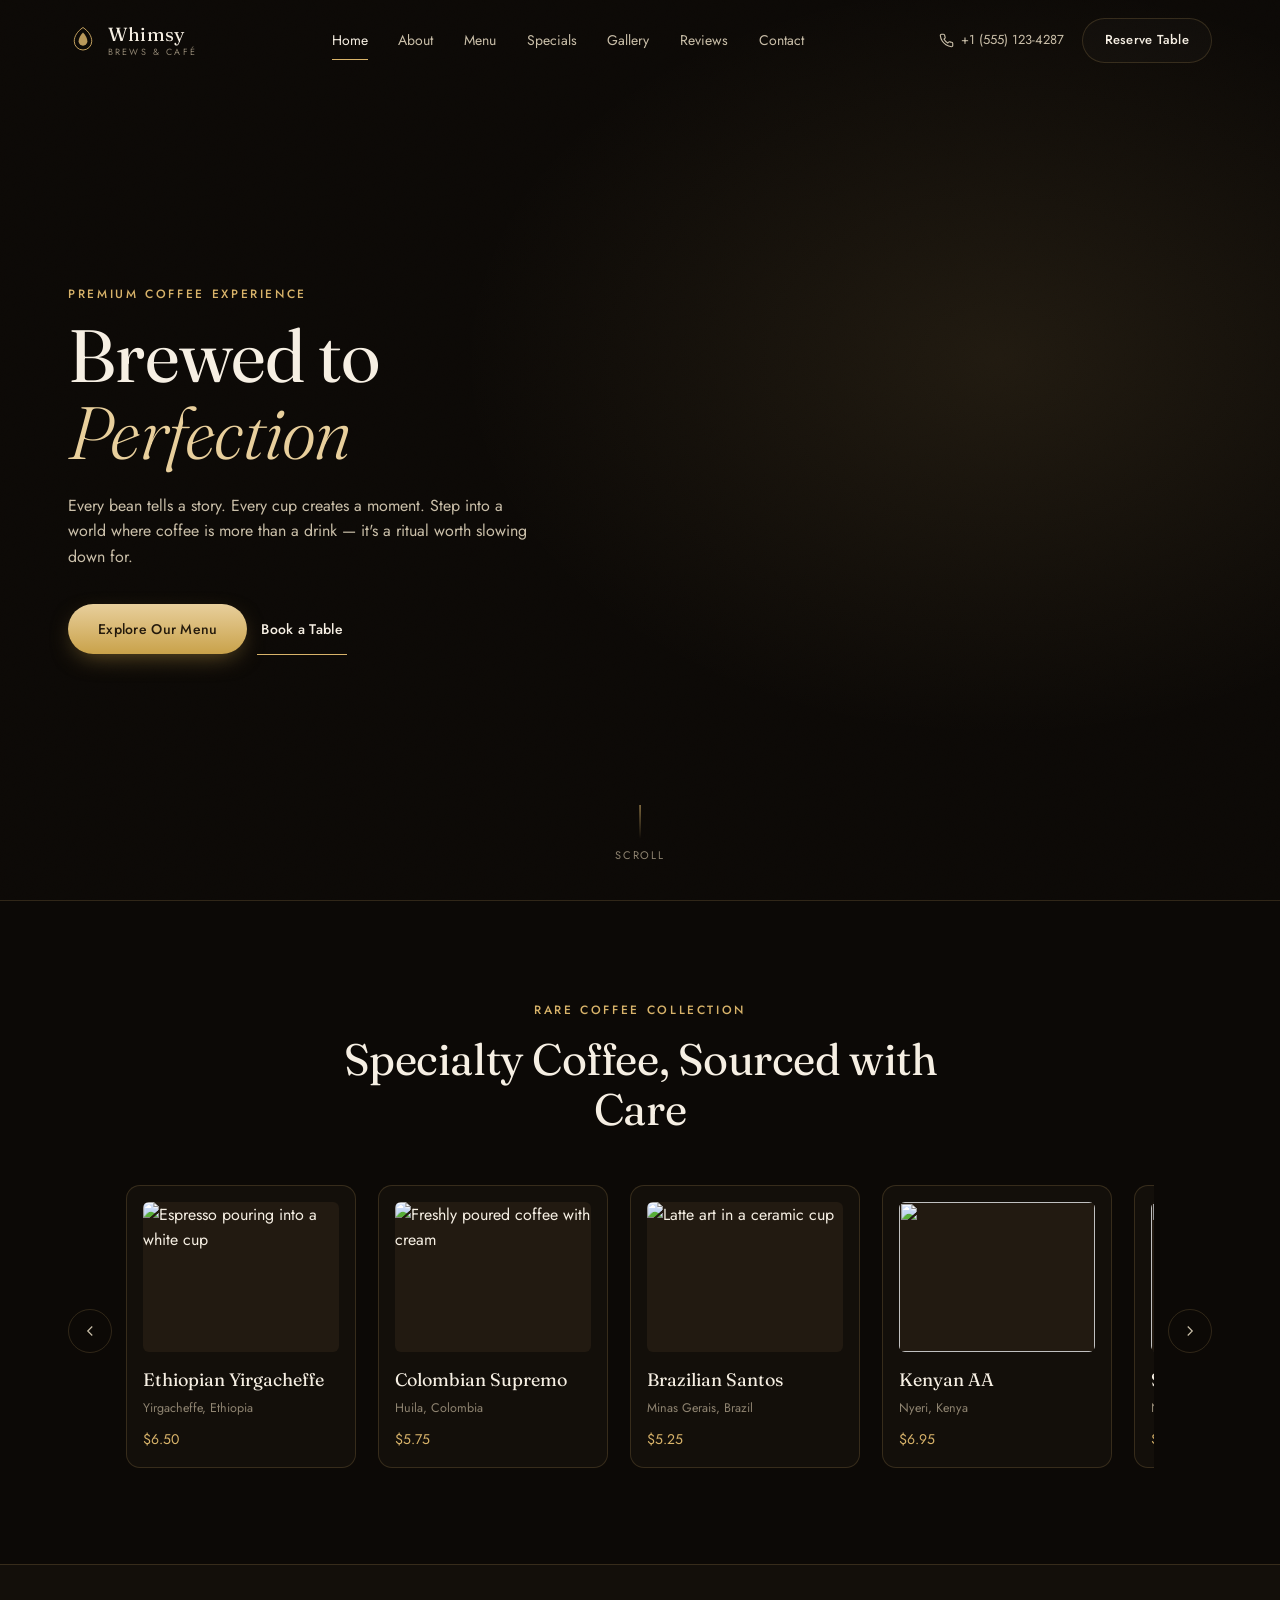
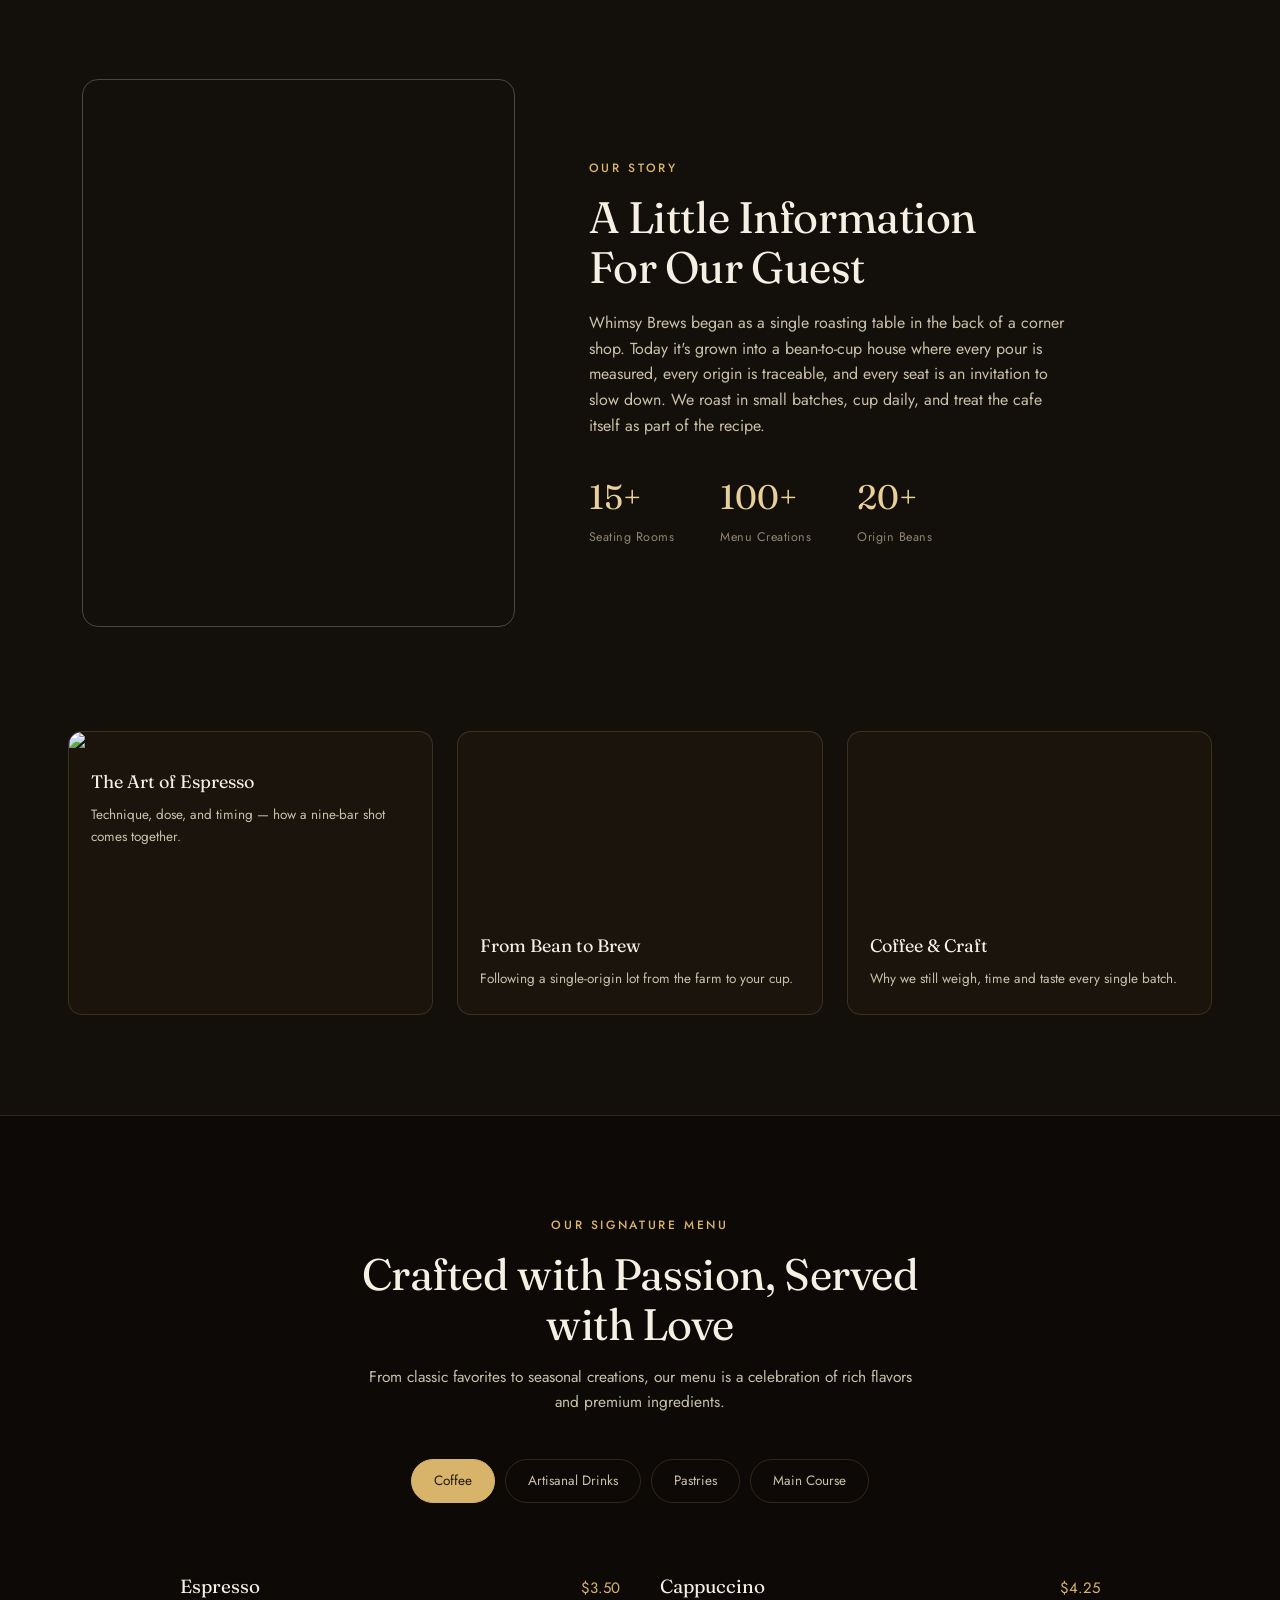
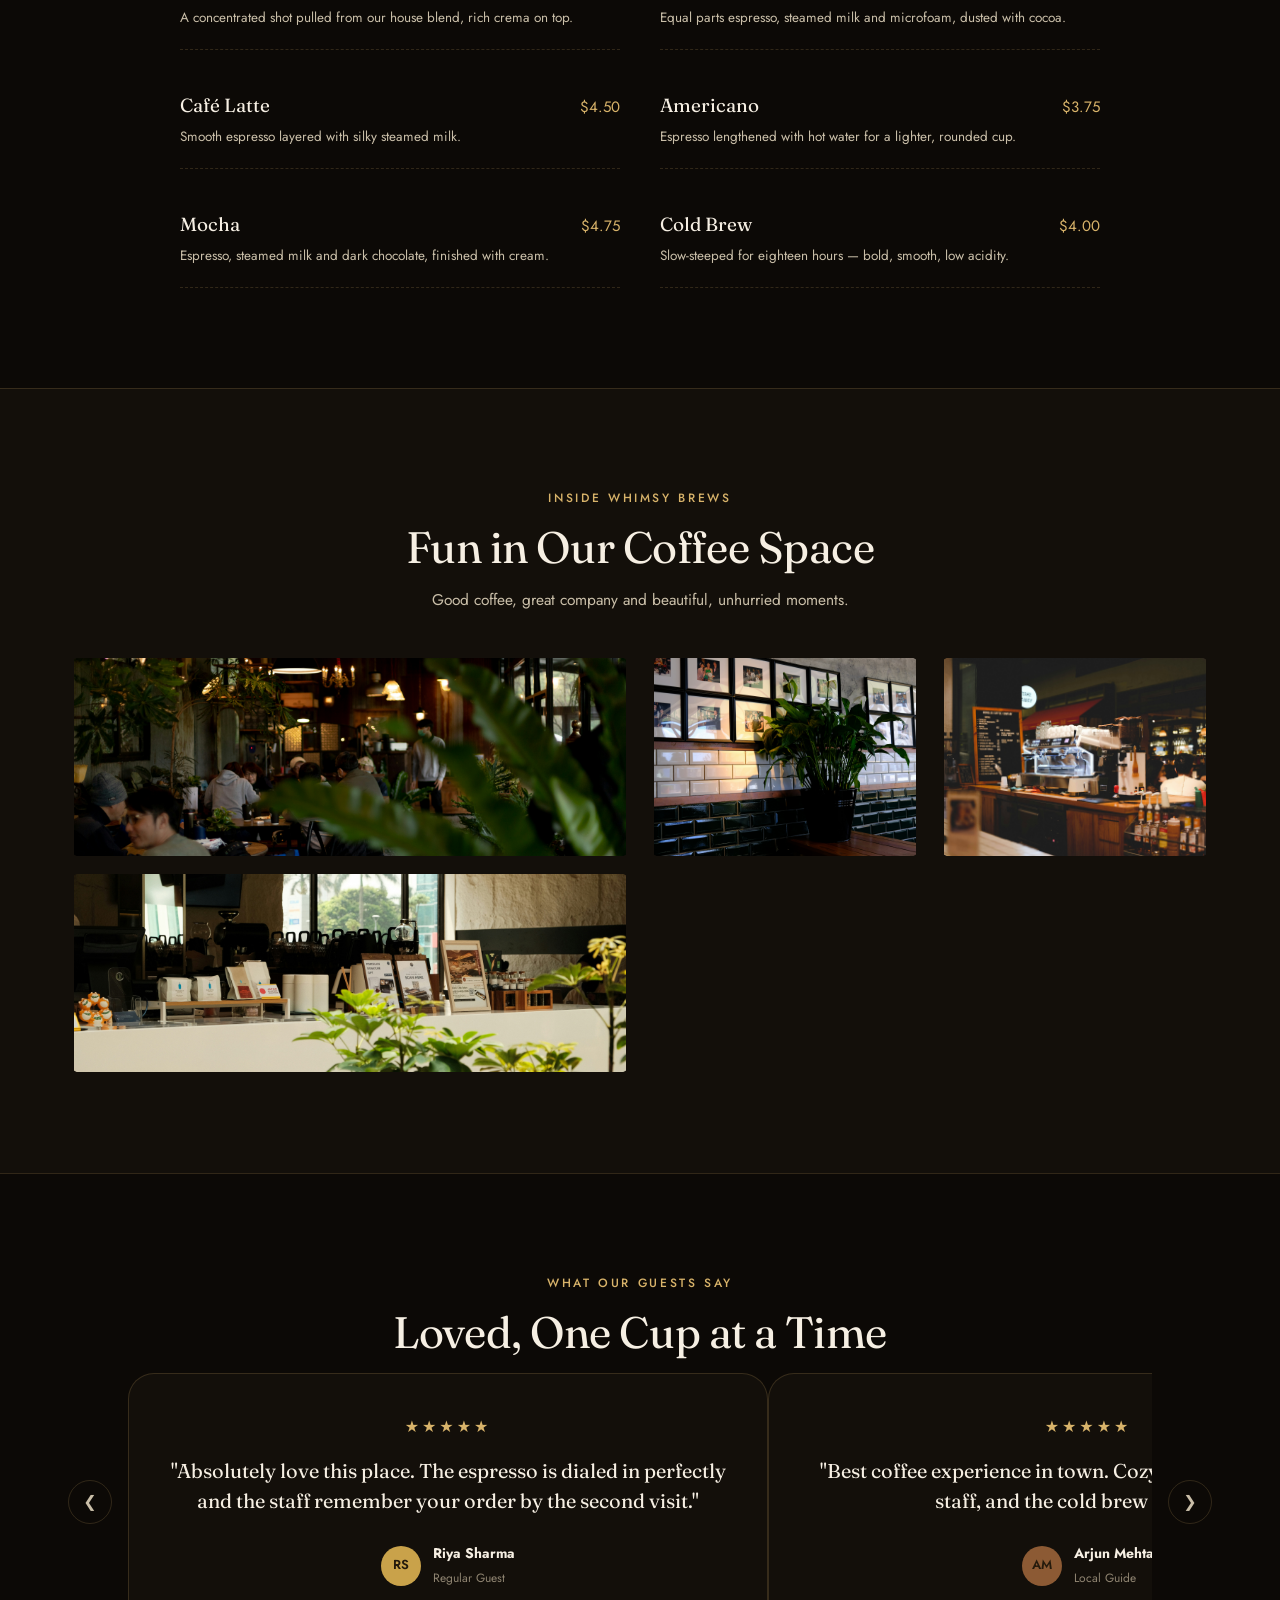
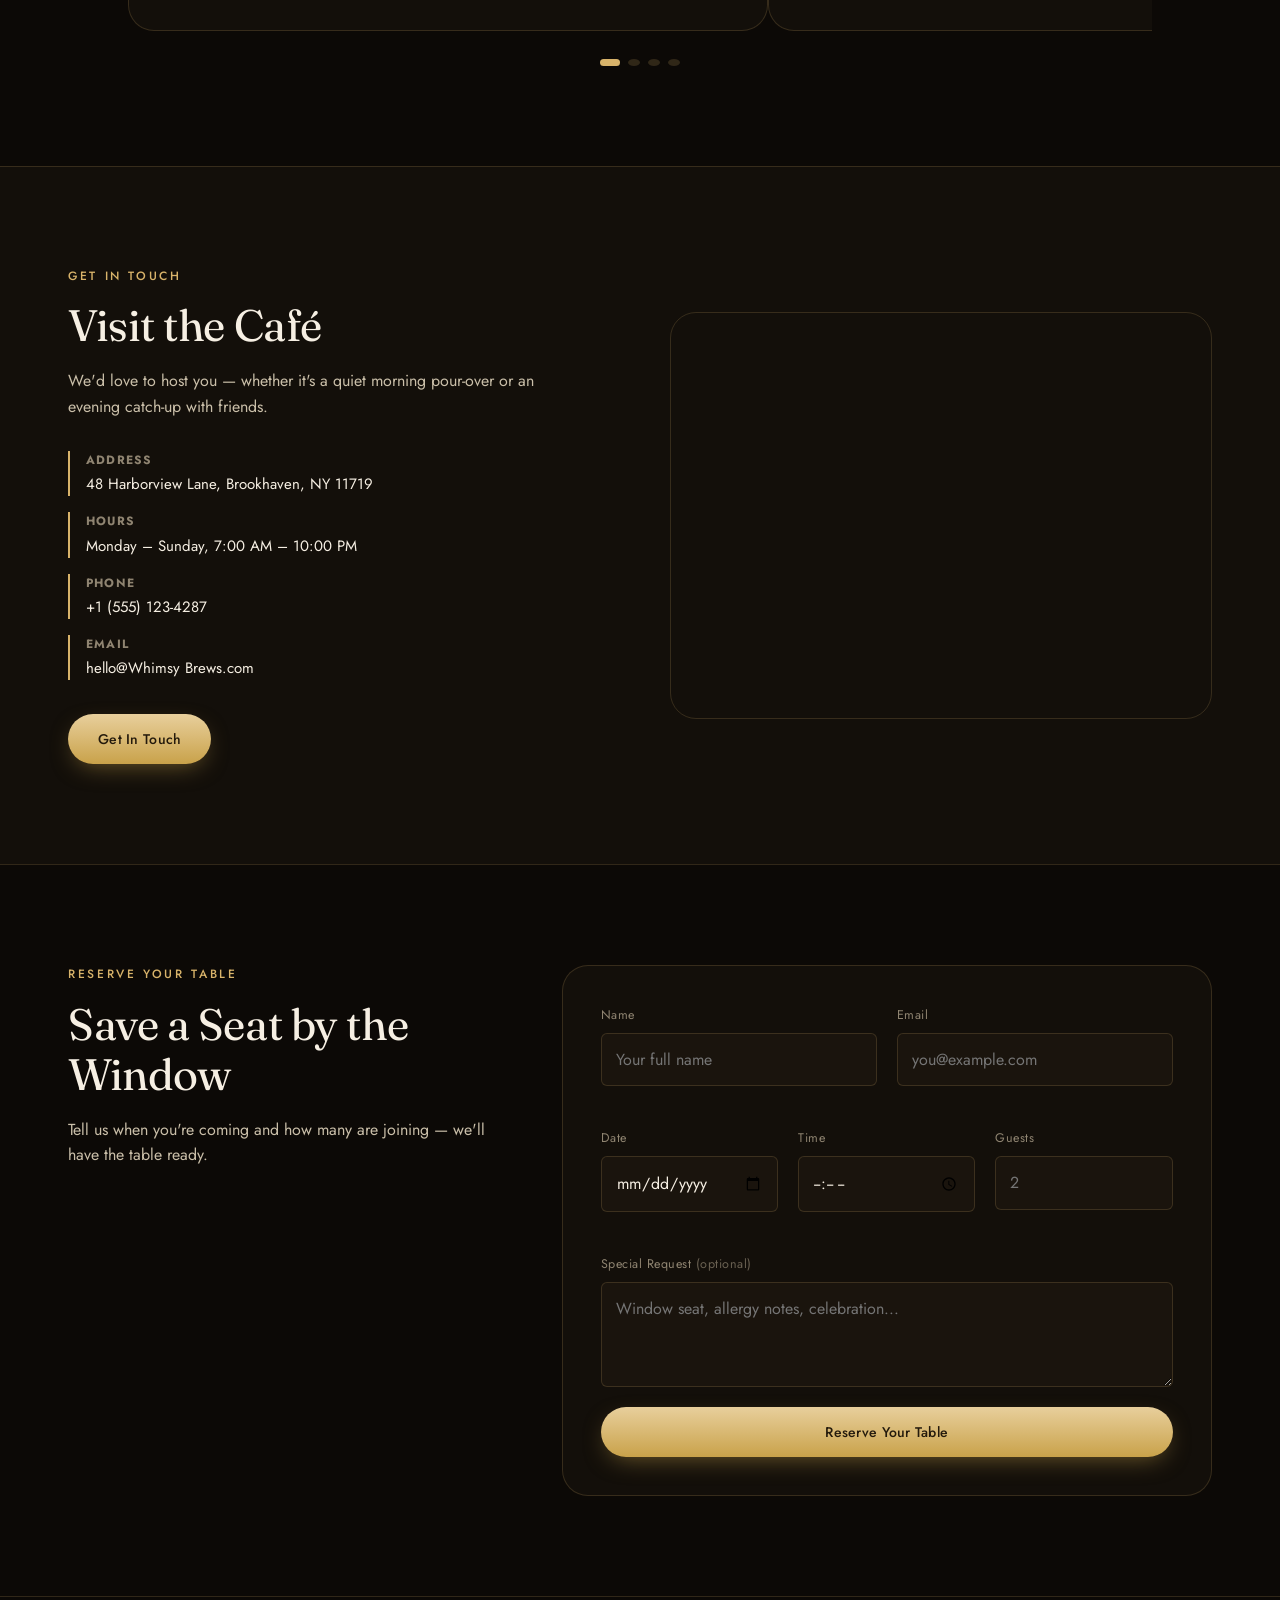
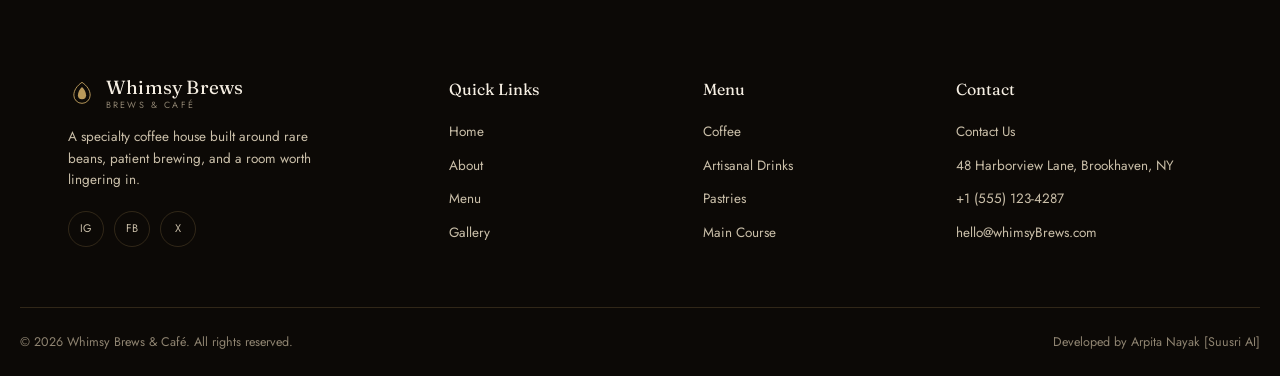
==== frontend/index.html @ 6854b309 "Initial commit" ====
<!DOCTYPE html>
<html lang="en">
<head>
<meta charset="UTF-8" />
<meta name="viewport" content="width=device-width, initial-scale=1.0" />
<title>Whimsy Brews &amp; Café — Rare Beans, Cinematic Brews</title>
<meta name="description" content="Whimsy Brews & Café is a specialty coffee house serving rare single-origin beans, artisan brews and a warm café atmosphere." />
<link rel="preconnect" href="https://fonts.googleapis.com">
<link rel="preconnect" href="https://fonts.gstatic.com" crossorigin>
<link href="https://fonts.googleapis.com/css2?family=Fraunces:ital,opsz,wght@0,9..144,300;0,9..144,400;0,9..144,500;0,9..144,600;1,9..144,400&family=Jost:wght@300;400;500;600&display=swap" rel="stylesheet">
<link rel="stylesheet" href="style.css" />
</head>
<body>

<div class="grain-overlay" aria-hidden="true"></div>

<!-- ================= NAVBAR ================= -->
<header class="navbar" id="navbar">
  <div class="nav-inner">
    <a href="#home" class="logo" aria-label="Aurelia Coffee & Café — home">
      <svg class="logo-mark" viewBox="0 0 48 48" width="30" height="30" aria-hidden="true">
        <path d="M24 4C15 10 10 18 10 26a14 14 0 0 0 28 0c0-8-5-16-14-22Z" fill="none" stroke="currentColor" stroke-width="1.4"/>
        <path d="M24 12c-4 4-7 9-7 14a7 7 0 0 0 14 0c0-5-3-10-7-14Z" fill="currentColor" opacity="0.85"/>
      </svg>
      <span class="logo-text">Whimsy<em>Brews &amp; Café</em></span>
    </a>

    <nav class="nav-links" id="navLinks">
      <a href="#home" class="nav-link active">Home</a>
      <a href="#about" class="nav-link">About</a>
      <a href="#menu" class="nav-link">Menu</a>
      <a href="#specials" class="nav-link">Specials</a>
      <a href="#gallery" class="nav-link">Gallery</a>
      <a href="#reviews" class="nav-link">Reviews</a>
      <a href="contact.html" class="nav-link">Contact</a>
    </nav>

    <div class="nav-actions">
      <a href="tel:+15551234287" class="nav-phone">
        <svg width="15" height="15" viewBox="0 0 24 24" fill="none" stroke="currentColor" stroke-width="1.8"><path d="M22 16.92v3a2 2 0 0 1-2.18 2 19.79 19.79 0 0 1-8.63-3.07 19.5 19.5 0 0 1-6-6 19.79 19.79 0 0 1-3.07-8.67A2 2 0 0 1 4.11 2h3a2 2 0 0 1 2 1.72c.127.96.362 1.903.7 2.81a2 2 0 0 1-.45 2.11L8.09 9.91a16 16 0 0 0 6 6l1.27-1.27a2 2 0 0 1 2.11-.45c.907.338 1.85.573 2.81.7A2 2 0 0 1 22 16.92z"/></svg>
        +1 (555) 123-4287
      </a>
      <a href="#reserve" class="btn btn-outline nav-cta">Reserve Table</a>
      <button class="hamburger" id="hamburger" aria-label="Open menu" aria-expanded="false" aria-controls="mobileDrawer">
        <span></span><span></span><span></span>
      </button>
    </div>
  </div>
</header>

<!-- Mobile drawer -->
<div class="drawer-backdrop" id="drawerBackdrop"></div>
<aside class="mobile-drawer" id="mobileDrawer" aria-hidden="true">
  <button class="drawer-close" id="drawerClose" aria-label="Close menu">&times;</button>
  <nav class="drawer-links">
    <a href="#home">Home</a>
    <a href="#about">About</a>
    <a href="#menu">Menu</a>
    <a href="#specials">Specials</a>
    <a href="#gallery">Gallery</a>
    <a href="#reviews">Reviews</a>
    <a href="contact.html">Contact</a>
  </nav>
  <a href="#reserve" class="btn btn-solid drawer-cta">Reserve a Table</a>
</aside>

<main>
<!-- ================= HERO ================= -->
<section class="hero" id="home">
  <video class="hero-video" autoplay muted loop playsinline poster="E:\coffee-cafe website\frontend\assets\interior\interior-1.jpg">
    <source src="E:\coffee-cafe website\frontend\assets\interior\interior-1.jpg" type="video/mp4">
  </video>
  <div class="hero-overlay"></div>

  <div class="hero-grid container">
    <div class="hero-copy">
      <p class="eyebrow" data-reveal>Premium Coffee Experience</p>
      <h1 class="hero-title" data-reveal>Brewed to<br><span>Perfection</span></h1>
      <p class="hero-tag" data-reveal>Every bean tells a story. Every cup creates a moment. Step into a world where coffee is more than a drink — it's a ritual worth slowing down for.</p>
      <div class="hero-actions" data-reveal>
        <a href="#menu" class="btn btn-solid" id="exploreMenuBtn">Explore Our Menu</a>
        <a href="#reserve" class="btn btn-ghost">Book a Table</a>
      </div>
    </div>

    <div class="hero-stage" id="heroStage" aria-hidden="true">
      <canvas id="heroCanvas"></canvas>
    </div>
  </div>

  <button class="scroll-cue" id="scrollCue" aria-label="Scroll down">
    <span class="scroll-cue-line"></span>
    <span>Scroll</span>
  </button>
</section>

<!-- ================= SPECIALTY COFFEE CAROUSEL ================= -->
<section class="collection" id="specials">
  <div class="container collection-head">
    <p class="eyebrow center">Rare Coffee Collection</p>
    <h2 class="section-title center">Specialty Coffee, Sourced with Care</h2>
  </div>

  <div class="carousel-wrap container">
    <button class="carousel-arrow left" id="carLeft" aria-label="Previous">
      <svg width="18" height="18" viewBox="0 0 24 24" fill="none" stroke="currentColor" stroke-width="1.6"><path d="M15 18l-6-6 6-6"/></svg>
    </button>

    <div class="carousel-track" id="carouselTrack">

      <article class="coffee-card" data-name="Ethiopian Yirgacheffe" data-origin="Yirgacheffe, Ethiopia" data-roast="Light Roast" data-notes="Jasmine, bergamot, ripe peach" data-brew="Pour-over" data-price="$6.50">
        <div class="coffee-card-media">
          <img src="https://images.unsplash.com/photo-1633275858168-d53d224b2a8c?q=80&w=627&auto=format&fit=crop&ixlib=rb-4.1.0&ixid=M3wxMjA3fDB8MHxwaG90by1wYWdlfHx8fGVufDB8fHx8fA%3D%3D" alt="Espresso pouring into a white cup" loading="lazy">
        </div>
        <h3>Ethiopian Yirgacheffe</h3>
        <p class="coffee-origin">Yirgacheffe, Ethiopia</p>
        <p class="coffee-price">$6.50</p>
      </article>

      <article class="coffee-card" data-name="Colombian Supremo" data-origin="Huila, Colombia" data-roast="Medium Roast" data-notes="Toffee, red apple, cocoa" data-brew="Drip &amp; Espresso" data-price="$5.75">
        <div class="coffee-card-media">
          <img src="https://images.unsplash.com/photo-1622985345414-3264b2ea5761?q=80&w=704&auto=format&fit=crop&ixlib=rb-4.1.0&ixid=M3wxMjA3fDB8MHxwaG90by1wYWdlfHx8fGVufDB8fHx8fA%3D%3D" alt="Freshly poured coffee with cream" loading="lazy">
        </div>
        <h3>Colombian Supremo</h3>
        <p class="coffee-origin">Huila, Colombia</p>
        <p class="coffee-price">$5.75</p>
      </article>

      <article class="coffee-card" data-name="Brazilian Santos" data-origin="Minas Gerais, Brazil" data-roast="Medium-Dark Roast" data-notes="Roasted hazelnut, dark chocolate" data-brew="Espresso" data-price="$5.25">
        <div class="coffee-card-media">
          <img src="https://encrypted-tbn0.gstatic.com/images?q=tbn:ANd9GcRX19Jt0rTvM-lZmkx5GBV7W5_ndQkZc9KzTEB9fGVcmw&s=10" alt="Latte art in a ceramic cup" loading="lazy">
        </div>
        <h3>Brazilian Santos</h3>
        <p class="coffee-origin">Minas Gerais, Brazil</p>
        <p class="coffee-price">$5.25</p>
      </article>

      <article class="coffee-card" data-name="Kenyan AA" data-origin="Nyeri, Kenya" data-roast="Light-Medium Roast" data-notes="Blackcurrant, grapefruit, wine-like acidity" data-brew="Pour-over" data-price="$6.95">
        <div class="coffee-card-media">
          <img src="https://encrypted-tbn0.gstatic.com/images?q=tbn:ANd9GcQSvjF-heQs-l8cXVFzBB-aFaUPjMkmHhx4xMndZZUb4Q&s=10"></img>
        </div>
        <h3>Kenyan AA</h3>
        <p class="coffee-origin">Nyeri, Kenya</p>
        <p class="coffee-price">$6.95</p>
      </article>

      <article class="coffee-card" data-name="Sumatra Mandheling" data-origin="North Sumatra, Indonesia" data-roast="Dark Roast" data-notes="Cedar, dark cocoa, low acidity" data-brew="French Press" data-price="$5.95">
        <div class="coffee-card-media">
          <img  src="https://www.coffeebean.com/cdn/shop/files/E-Comm_CoffeeBagVisuals_16oz_131124-17.png?v=1731995399&width=696"></img>
        </div>
        <h3>Sumatra Mandheling</h3>
        <p class="coffee-origin">North Sumatra, Indonesia</p>
        <p class="coffee-price">$5.95</p>
      </article>

    </div>

    <button class="carousel-arrow right" id="carRight" aria-label="Next">
      <svg width="18" height="18" viewBox="0 0 24 24" fill="none" stroke="currentColor" stroke-width="1.6"><path d="M9 18l6-6-6-6"/></svg>
    </button>
  </div>
</section>

<!-- ================= ABOUT ================= -->
<section class="about" id="about">
  <div class="container about-grid">

    <div class="about-media" data-reveal>
      <video autoplay muted loop playsinline src="E:\coffee-cafe website\frontend\assets\speciality-coffee\speciality-coffee-4.mp4"></video>
      <div class="about-media-frame"></div>
    </div>

    <div class="about-copy" data-reveal>
      <p class="eyebrow">Our Story</p>
      <h2 class="section-title">A Little Information<br>For Our Guest</h2>
      <p class="about-text">Whimsy Brews began as a single roasting table in the back of a corner shop. Today it's grown into a bean-to-cup house where every pour is measured, every origin is traceable, and every seat is an invitation to slow down. We roast in small batches, cup daily, and treat the cafe itself as part of the recipe.</p>
      <div class="about-stats">
        <div class="stat"><span class="stat-num">15+</span><span class="stat-label">Seating Rooms</span></div>
        <div class="stat"><span class="stat-num">100+</span><span class="stat-label">Menu Creations</span></div>
        <div class="stat"><span class="stat-num">20+</span><span class="stat-label">Origin Beans</span></div>
      </div>
    </div>

  </div>

  <div class="container stories-row">
    <article class="story-card" data-reveal>
      <img src="E:\coffee-cafe website\frontend\assets\speciality-coffee\speciality-coffee-1.jpg"></img>
      <div class="story-body">
        <h3>The Art of Espresso</h3>
        <p>Technique, dose, and timing — how a nine-bar shot comes together.</p>
      </div>
    </article>
    <article class="story-card" data-reveal>
      <video autoplay muted loop playsinline src="assets/stories-section/story-2.mp4"></video>
      <div class="story-body">
        <h3>From Bean to Brew</h3>
        <p>Following a single-origin lot from the farm to your cup.</p>
      </div>
    </article>
    <article class="story-card" data-reveal>
      <video autoplay muted loop playsinline src="E:\coffee-cafe website\frontend\assets\stories-section\story-1.mp4"></video>
      <div class="story-body">
        <h3>Coffee &amp; Craft</h3>
        <p>Why we still weigh, time and taste every single batch.</p>
      </div>
    </article>
  </div>
</section>

<!-- ================= MENU ================= -->
<section class="menu" id="menu">
  <div class="container">
    <p class="eyebrow center">Our Signature Menu</p>
    <h2 class="section-title center">Crafted with Passion, Served with Love</h2>
    <p class="section-sub center">From classic favorites to seasonal creations, our menu is a celebration of rich flavors and premium ingredients.</p>

    <div class="menu-tabs" role="tablist" aria-label="Menu categories">
      <button class="menu-tab active" role="tab" aria-selected="true" data-cat="coffee">Coffee</button>
      <button class="menu-tab" role="tab" aria-selected="false" data-cat="artisanal">Artisanal Drinks</button>
      <button class="menu-tab" role="tab" aria-selected="false" data-cat="pastries">Pastries</button>
      <button class="menu-tab" role="tab" aria-selected="false" data-cat="mains">Main Course</button>
    </div>

    <div class="menu-grid" id="menuGrid">

      <!-- Coffee -->
      <div class="menu-item" data-cat="coffee">
        <div class="menu-item-top"><h3>Espresso</h3><span class="price">$3.50</span></div>
        <p>A concentrated shot pulled from our house blend, rich crema on top.</p>
      </div>
      <div class="menu-item" data-cat="coffee">
        <div class="menu-item-top"><h3>Cappuccino</h3><span class="price">$4.25</span></div>
        <p>Equal parts espresso, steamed milk and microfoam, dusted with cocoa.</p>
      </div>
      <div class="menu-item" data-cat="coffee">
        <div class="menu-item-top"><h3>Café Latte</h3><span class="price">$4.50</span></div>
        <p>Smooth espresso layered with silky steamed milk.</p>
      </div>
      <div class="menu-item" data-cat="coffee">
        <div class="menu-item-top"><h3>Americano</h3><span class="price">$3.75</span></div>
        <p>Espresso lengthened with hot water for a lighter, rounded cup.</p>
      </div>
      <div class="menu-item" data-cat="coffee">
        <div class="menu-item-top"><h3>Mocha</h3><span class="price">$4.75</span></div>
        <p>Espresso, steamed milk and dark chocolate, finished with cream.</p>
      </div>
      <div class="menu-item" data-cat="coffee">
        <div class="menu-item-top"><h3>Cold Brew</h3><span class="price">$4.00</span></div>
        <p>Slow-steeped for eighteen hours — bold, smooth, low acidity.</p>
      </div>

      <!-- Artisanal -->
      <div class="menu-item" data-cat="artisanal" style="display:none">
        <div class="menu-item-top"><h3>Caramel Macchiato</h3><span class="price">$5.00</span></div>
        <p>Espresso marked with vanilla milk and a ribbon of caramel.</p>
      </div>
      <div class="menu-item" data-cat="artisanal" style="display:none">
        <div class="menu-item-top"><h3>Vanilla Cold Brew</h3><span class="price">$5.25</span></div>
        <p>Cold brew concentrate with house vanilla bean syrup and cream.</p>
      </div>
      <div class="menu-item" data-cat="artisanal" style="display:none">
        <div class="menu-item-top"><h3>Iced Spanish Latte</h3><span class="price">$5.10</span></div>
        <p>Espresso, condensed milk and cold milk over ice.</p>
      </div>
      <div class="menu-item" data-cat="artisanal" style="display:none">
        <div class="menu-item-top"><h3>Hazelnut Coffee</h3><span class="price">$4.90</span></div>
        <p>Drip coffee finished with toasted hazelnut syrup and foam.</p>
      </div>

      <!-- Pastries -->
      <div class="menu-item" data-cat="pastries" style="display:none">
        <div class="menu-item-top"><h3>Butter Croissant</h3><span class="price">$3.25</span></div>
        <p>Laminated dough, baked fresh each morning, flaky and golden.</p>
      </div>
      <div class="menu-item" data-cat="pastries" style="display:none">
        <div class="menu-item-top"><h3>Chocolate Croissant</h3><span class="price">$3.75</span></div>
        <p>Butter croissant dough wrapped around dark chocolate batons.</p>
      </div>
      <div class="menu-item" data-cat="pastries" style="display:none">
        <div class="menu-item-top"><h3>Blueberry Muffin</h3><span class="price">$3.50</span></div>
        <p>Moist muffin studded with wild blueberries and turbinado sugar.</p>
      </div>
      <div class="menu-item" data-cat="pastries" style="display:none">
        <div class="menu-item-top"><h3>Cinnamon Roll</h3><span class="price">$4.10</span></div>
        <p>Soft-proofed roll, cinnamon-sugar swirl, cream cheese glaze.</p>
      </div>

      <!-- Mains -->
      <div class="menu-item" data-cat="mains" style="display:none">
        <div class="menu-item-top"><h3>Avocado Toast</h3><span class="price">$8.50</span></div>
        <p>Sourdough, smashed avocado, chili flake, soft egg on request.</p>
      </div>
      <div class="menu-item" data-cat="mains" style="display:none">
        <div class="menu-item-top"><h3>Grilled Sandwich</h3><span class="price">$8.95</span></div>
        <p>Herb-grilled sourdough, cheese, roasted tomato, basil pesto.</p>
      </div>
      <div class="menu-item" data-cat="mains" style="display:none">
        <div class="menu-item-top"><h3>Creamy Pasta</h3><span class="price">$10.50</span></div>
        <p>Short pasta in a parmesan cream sauce with cracked pepper.</p>
      </div>
      <div class="menu-item" data-cat="mains" style="display:none">
        <div class="menu-item-top"><h3>Café Breakfast Platter</h3><span class="price">$11.90</span></div>
        <p>Eggs, roasted potatoes, greens and toast — the full morning.</p>
      </div>

    </div>
  </div>
</section>

<!-- ================= GALLERY ================= -->
<section class="gallery" id="gallery">
  <div class="container">
    <p class="eyebrow center">Inside Whimsy Brews</p>
    <h2 class="section-title center">Fun in Our Coffee Space</h2>
    <p class="section-sub center">Good coffee, great company and beautiful, unhurried moments.</p>

    <div class="gallery-grid" id="galleryGrid">
      <button class="gallery-item span-2" data-full="assets/interior/interior-1.jpg" data-caption="Amber evenings at the counter">
        <img src="assets/interior/interior-1.jpg" alt="Café interior with warm pendant lighting" loading="lazy">
        <span class="gallery-caption">Evening Ambience</span>
      </button>
      <button class="gallery-item" data-full="assets/interior/interior-2.jpg" data-caption="Botanical corner and the tasting wall">
        <img src="assets/interior/interior-2.jpg" alt="Café tasting wall with plants" loading="lazy">
        <span class="gallery-caption">Tasting Wall</span>
      </button>
      <button class="gallery-item" data-full="assets/interior/interior-3.jpg" data-caption="Our bar, brewing through the day">
        <img src="assets/interior/interior-3.jpg" alt="Café espresso bar" loading="lazy">
        <span class="gallery-caption">The Bar</span>
      </button>
      <button class="gallery-item span-2" data-full="assets/interior/interior-4.jpg" data-caption="Retail shelf and single-origin bags">
        <img src="assets/interior/interior-4.jpg" alt="Café retail counter with coffee bags" loading="lazy">
        <span class="gallery-caption">Take Some Home</span>
      </button>
    </div>
  </div>
</section>

<!-- Lightbox -->
<div class="lightbox" id="lightbox" aria-hidden="true">
  <button class="lightbox-close" id="lightboxClose" aria-label="Close">&times;</button>
  <button class="lightbox-nav prev" id="lightboxPrev" aria-label="Previous image">&#10094;</button>
  <figure class="lightbox-figure">
    <img id="lightboxImg" src="" alt="">
    <figcaption id="lightboxCaption"></figcaption>
  </figure>
  <button class="lightbox-nav next" id="lightboxNext" aria-label="Next image">&#10095;</button>
</div>

<!-- ================= REVIEWS ================= -->
<section class="reviews" id="reviews">
  <div class="container">
    <p class="eyebrow center">What Our Guests Say</p>
    <h2 class="section-title center">Loved, One Cup at a Time</h2>

    <div class="reviews-slider">
      <button class="rev-arrow prev" id="revPrev" aria-label="Previous review">&#10094;</button>

      <div class="rev-track" id="revTrack">
        <div class="review-card">
          <div class="stars">★★★★★</div>
          <p>"Absolutely love this place. The espresso is dialed in perfectly and the staff remember your order by the second visit."</p>
          <div class="reviewer"><span class="avatar" style="background:#C9A24A">RS</span><div><strong>Riya Sharma</strong><small>Regular Guest</small></div></div>
        </div>
        <div class="review-card">
          <div class="stars">★★★★★</div>
          <p>"Best coffee experience in town. Cozy atmosphere, friendly staff, and the cold brew is unreal."</p>
          <div class="reviewer"><span class="avatar" style="background:#8C5A34">AM</span><div><strong>Arjun Mehta</strong><small>Local Guide</small></div></div>
        </div>
        <div class="review-card">
          <div class="stars">★★★★★</div>
          <p>"A hidden gem — every visit feels special. Highly recommend the Yirgacheffe pour-over."</p>
          <div class="reviewer"><span class="avatar" style="background:#5C4030">NV</span><div><strong>Neha Verma</strong><small>Coffee Enthusiast</small></div></div>
        </div>
        <div class="review-card">
          <div class="stars">★★★★★</div>
          <p>"My favorite work-from-cafe spot. Quiet corners, strong wifi, and pastries that disappear fast."</p>
          <div class="reviewer"><span class="avatar" style="background:#B27A3E">DK</span><div><strong>David Kim</strong><small>Freelancer</small></div></div>
        </div>
      </div>

      <button class="rev-arrow next" id="revNext" aria-label="Next review">&#10095;</button>
    </div>
    <div class="rev-dots" id="revDots"></div>
  </div>
</section>

<!-- ================= LOCATION / VISIT ================= -->
<section class="visit" id="visit">
  <div class="container visit-grid">
    <div class="visit-info" data-reveal>
      <p class="eyebrow">Get in Touch</p>
      <h2 class="section-title">Visit the Café</h2>
      <p class="about-text">We'd love to host you — whether it's a quiet morning pour-over or an evening catch-up with friends.</p>

      <ul class="visit-list">
        <li><strong>Address</strong><span>48 Harborview Lane, Brookhaven, NY 11719</span></li>
        <li><strong>Hours</strong><span>Monday – Sunday, 7:00 AM – 10:00 PM</span></li>
        <li><strong>Phone</strong><span>+1 (555) 123-4287</span></li>
        <li><strong>Email</strong><span>hello@Whimsy Brews.com</span></li>
      </ul>

      <a href="contact.html" class="btn btn-solid">Get In Touch</a>
    </div>

    <div class="visit-map" data-reveal>
      <iframe
        title="Aurelia Coffee & Café location"
        src="https://www.google.com/maps?q=New+York&output=embed"
        loading="lazy"
        referrerpolicy="no-referrer-when-downgrade">
      </iframe>
    </div>
  </div>
</section>

<!-- ================= RESERVATION ================= -->
<section class="reserve" id="reserve">
  <div class="container reserve-inner">
    <div class="reserve-copy" data-reveal>
      <p class="eyebrow">Reserve Your Table</p>
      <h2 class="section-title">Save a Seat by the Window</h2>
      <p class="about-text">Tell us when you're coming and how many are joining — we'll have the table ready.</p>
    </div>

    <form class="reserve-form" id="reserveForm" data-reveal novalidate>
      <div class="form-row">
        <div class="field">
          <label for="rName">Name</label>
          <input type="text" id="rName" name="name" placeholder="Your full name" required>
          <span class="field-error" id="rNameError"></span>
        </div>
        <div class="field">
          <label for="rEmail">Email</label>
          <input type="email" id="rEmail" name="email" placeholder="you@example.com" required>
          <span class="field-error" id="rEmailError"></span>
        </div>
      </div>
      <div class="form-row three">
        <div class="field">
          <label for="rDate">Date</label>
          <input type="date" id="rDate" name="date" required>
          <span class="field-error" id="rDateError"></span>
        </div>
        <div class="field">
          <label for="rTime">Time</label>
          <input type="time" id="rTime" name="time" required>
          <span class="field-error" id="rTimeError"></span>
        </div>
        <div class="field">
          <label for="rGuests">Guests</label>
          <input type="number" id="rGuests" name="guests" min="1" max="20" placeholder="2" required>
          <span class="field-error" id="rGuestsError"></span>
        </div>
      </div>
      <div class="field">
        <label for="rRequest">Special Request <em>(optional)</em></label>
        <textarea id="rRequest" name="request" rows="3" placeholder="Window seat, allergy notes, celebration..."></textarea>
      </div>

      <button type="submit" class="btn btn-solid reserve-submit" id="reserveSubmit">
        <span class="btn-label">Reserve Your Table</span>
        <span class="btn-spinner" aria-hidden="true"></span>
      </button>
    </form>
  </div>
</section>

</main>

<!-- Toast -->
<div class="toast" id="toast" role="status" aria-live="polite"></div>

<!-- ================= FOOTER ================= -->
<footer class="site-footer">
  <div class="container footer-grid">
    <div class="footer-brand">
      <a href="#home" class="logo">
        <svg class="logo-mark" viewBox="0 0 48 48" width="28" height="28" aria-hidden="true">
          <path d="M24 4C15 10 10 18 10 26a14 14 0 0 0 28 0c0-8-5-16-14-22Z" fill="none" stroke="currentColor" stroke-width="1.4"/>
          <path d="M24 12c-4 4-7 9-7 14a7 7 0 0 0 14 0c0-5-3-10-7-14Z" fill="currentColor" opacity="0.85"/>
        </svg>
        <span class="logo-text">Whimsy Brews<em>Brews &amp; Café</em></span>
      </a>
      <p>A specialty coffee house built around rare beans, patient brewing, and a room worth lingering in.</p>
      <div class="footer-social">
        <a href="#" aria-label="Instagram">IG</a>
        <a href="#" aria-label="Facebook">FB</a>
        <a href="#" aria-label="X / Twitter">X</a>
      </div>
    </div>

    <div class="footer-col">
      <h4>Quick Links</h4>
      <a href="#home">Home</a>
      <a href="#about">About</a>
      <a href="#menu">Menu</a>
      <a href="#gallery">Gallery</a>
    </div>

    <div class="footer-col">
      <h4>Menu</h4>
      <a href="#menu">Coffee</a>
      <a href="#menu">Artisanal Drinks</a>
      <a href="#menu">Pastries</a>
      <a href="#menu">Main Course</a>
    </div>

    <div class="footer-col">
      <h4>Contact</h4>
      <a href="contact.html">Contact Us</a>
      <span>48 Harborview Lane, Brookhaven, NY</span>
      <span>+1 (555) 123-4287</span>
      <span>hello@whimsyBrews.com</span>
    </div>
  </div>

  <div class="footer-bottom container">
    <span>&copy; 2026 Whimsy Brews &amp; Café. All rights reserved.</span>
    <span class="footer-credit">Developed by Arpita Nayak [Suusri AI]</span>
  </div>
</footer>

<script src="https://cdnjs.cloudflare.com/ajax/libs/three.js/r128/three.min.js"></script>
<script src="https://cdnjs.cloudflare.com/ajax/libs/gsap/3.12.5/gsap.min.js"></script>
<script src="https://cdnjs.cloudflare.com/ajax/libs/gsap/3.12.5/ScrollTrigger.min.js"></script>
<script>
  window.WHIMSY_BREWS_API_BASE = "http://localhost:5000";
</script>
<script src="main.js"></script>
<script src="contact.js"></script>
</body>
</html>
---- frontend/style.css ----
/* =========================================================
   AURELIA COFFEE & CAFÉ — Design Tokens
========================================================= */
:root{
  --espresso-950:#0c0906;
  --espresso-900:#130f0a;
  --espresso-850:#1a140d;
  --espresso-800:#221a11;
  --espresso-line:rgba(216,179,106,0.18);

  --cream:#f4ecdd;
  --cream-soft:#efe4cf;
  --paper:#ece0c8;

  --gold:#d8b36a;
  --gold-strong:#c9a24a;
  --gold-soft:#e8cf9c;

  --text-hi:#f6efe3;
  --text-mid:#cabfa9;
  --text-low:#8f8471;
  --text-ink:#241c12;

  --radius-sm:6px;
  --radius-md:14px;
  --radius-lg:26px;

  --ff-display:'Fraunces', ui-serif, Georgia, serif;
  --ff-sans:'Jost', ui-sans-serif, system-ui, sans-serif;

  --container:1240px;
  --ease:cubic-bezier(.22,.68,.32,1);
}

*,*::before,*::after{box-sizing:border-box;}
html{scroll-behavior:smooth;}
body{
  margin:0;
  min-width:0;
  background:var(--espresso-950);
  color:var(--text-hi);
  font-family:var(--ff-sans);
  font-weight:400;
  line-height:1.6;
  overflow-x:hidden;
  -webkit-font-smoothing:antialiased;
}
img,video{max-width:100%;display:block;}
a{color:inherit;text-decoration:none;}
button{font:inherit;cursor:pointer;background:none;border:none;color:inherit;}
input,textarea{font:inherit;}
ul{list-style:none;margin:0;padding:0;}

.container{
  width:100%;
  max-width:var(--container);
  margin-inline:auto;
  padding-inline:clamp(20px,4vw,48px);
}

@media (prefers-reduced-motion: reduce){
  *{animation-duration:0.001ms !important; animation-iteration-count:1 !important; transition-duration:0.001ms !important; scroll-behavior:auto !important;}
}

.grain-overlay{
  position:fixed; inset:0; pointer-events:none; z-index:2;
  opacity:0.035; mix-blend-mode:overlay;
  background-image:url("data:image/svg+xml,%3Csvg xmlns='http://www.w3.org/2000/svg' width='120' height='120'%3E%3Cfilter id='n'%3E%3CfeTurbulence type='fractalNoise' baseFrequency='0.9' numOctaves='2' stitchTiles='stitch'/%3E%3C/filter%3E%3Crect width='100%25' height='100%25' filter='url(%23n)'/%3E%3C/svg%3E");
}

/* ============ Typography ============ */
.eyebrow{
  font-family:var(--ff-sans);
  font-size:12px;
  letter-spacing:.22em;
  text-transform:uppercase;
  color:var(--gold);
  font-weight:500;
  margin:0 0 14px;
}
.eyebrow.center{text-align:center;}
.section-title{
  font-family:var(--ff-display);
  font-weight:400;
  font-size:clamp(28px,4vw,44px);
  line-height:1.14;
  margin:0 0 18px;
  color:var(--text-hi);
  letter-spacing:-0.01em;
}
.section-title.center{text-align:center; max-width:640px; margin-inline:auto; margin-bottom:16px;}
.section-sub{
  color:var(--text-mid);
  max-width:560px;
  font-size:15.5px;
}
.section-sub.center{margin-inline:auto; text-align:center; margin-bottom:44px;}

/* ============ Buttons ============ */
.btn{
  display:inline-flex;
  align-items:center;
  gap:8px;
  padding:14px 30px;
  border-radius:999px;
  font-size:14px;
  font-weight:500;
  letter-spacing:.02em;
  transition:transform .35s var(--ease), background .3s, color .3s, border-color .3s, box-shadow .3s;
  white-space:nowrap;
}
.btn-solid{
  background:linear-gradient(180deg,var(--gold-soft),var(--gold-strong));
  color:#241a0c;
  box-shadow:0 8px 24px -8px rgba(201,162,74,0.55);
}
.btn-solid:hover{transform:translateY(-2px); box-shadow:0 12px 28px -8px rgba(201,162,74,0.7);}
.btn-outline{
  border:1px solid var(--espresso-line);
  color:var(--text-hi);
  background:rgba(255,255,255,0.02);
}
.btn-outline:hover{border-color:var(--gold); color:var(--gold);}
.btn-ghost{
  color:var(--text-hi);
  border-bottom:1px solid var(--gold);
  border-radius:0;
  padding:14px 4px;
}
.btn-ghost:hover{color:var(--gold);}

/* =========================================================
   NAVBAR
========================================================= */
.navbar{
  position:fixed; inset-inline:0; top:0; z-index:100;
  padding:18px 0;
  transition:background .4s var(--ease), padding .4s var(--ease), border-color .4s;
  border-bottom:1px solid transparent;
}
.navbar.scrolled{
  background:rgba(12,9,6,0.86);
  backdrop-filter:blur(14px);
  padding:12px 0;
  border-bottom:1px solid var(--espresso-line);
}
.nav-inner{
  max-width:var(--container);
  margin-inline:auto;
  padding-inline:clamp(20px,4vw,48px);
  display:flex; align-items:center; justify-content:space-between; gap:24px;
}
.logo{display:flex; align-items:center; gap:10px; color:var(--text-hi); flex-shrink:0;}
.logo-mark{color:var(--gold); flex-shrink:0;}
.logo-text{font-family:var(--ff-display); font-size:19px; letter-spacing:.01em; line-height:1.1;}
.logo-text em{display:block; font-style:normal; font-family:var(--ff-sans); font-size:9px; letter-spacing:.24em; text-transform:uppercase; color:var(--text-low); margin-top:2px;}

.nav-links{display:flex; align-items:center; gap:clamp(16px,2.4vw,34px);}
.nav-link{
  position:relative; font-size:14px; color:var(--text-mid); padding:6px 0;
  transition:color .3s;
}
.nav-link:hover, .nav-link.active{color:var(--text-hi);}
.nav-link.active::after{
  content:""; position:absolute; left:0; right:0; bottom:-2px; height:1px; background:var(--gold);
}

.nav-actions{display:flex; align-items:center; gap:18px;}
.nav-phone{display:flex; align-items:center; gap:7px; font-size:13px; color:var(--text-mid);}
.nav-phone:hover{color:var(--gold);}
.nav-cta{padding:11px 22px; font-size:13px;}

.hamburger{
  display:none; flex-direction:column; justify-content:center; gap:5px;
  width:34px; height:34px;
}
.hamburger span{width:100%; height:1.5px; background:var(--text-hi); transition:transform .3s, opacity .3s;}

/* Mobile drawer */
.drawer-backdrop{
  position:fixed; inset:0; background:rgba(0,0,0,.55); z-index:150;
  opacity:0; pointer-events:none; transition:opacity .35s;
}
.drawer-backdrop.open{opacity:1; pointer-events:auto;}
.mobile-drawer{
  position:fixed; top:0; right:0; bottom:0; width:min(320px,84vw); z-index:200;
  background:var(--espresso-900); border-left:1px solid var(--espresso-line);
  padding:28px 26px; transform:translateX(100%); transition:transform .4s var(--ease);
  display:flex; flex-direction:column; gap:28px;
}
.mobile-drawer.open{transform:translateX(0);}
.drawer-close{align-self:flex-end; font-size:28px; color:var(--text-hi); line-height:1;}
.drawer-links{display:flex; flex-direction:column; gap:20px; margin-top:10px;}
.drawer-links a{font-family:var(--ff-display); font-size:22px; color:var(--text-hi);}
.drawer-cta{margin-top:auto; text-align:center; justify-content:center;}

/* =========================================================
   HERO
========================================================= */
.hero{
  position:relative;
  min-height:100vh;
  display:flex; align-items:center;
  overflow:hidden;
  background:var(--espresso-950);
}
.hero-video{
  position:absolute; inset:0; width:100%; height:100%; object-fit:cover;
  opacity:0.4; filter:saturate(0.85) brightness(0.6);
}
.hero-overlay{
  position:absolute; inset:0;
  background:
    radial-gradient(60% 60% at 78% 40%, rgba(216,179,106,0.10), transparent 70%),
    linear-gradient(180deg, rgba(12,9,6,0.55) 0%, rgba(12,9,6,0.75) 55%, var(--espresso-950) 100%);
}
.hero-grid{
  position:relative; z-index:2;
  display:grid; grid-template-columns:1.05fr 0.95fr; align-items:center; gap:40px;
  padding-top:120px; padding-bottom:80px;
}
.hero-copy{max-width:560px;}
.hero-title{
  font-family:var(--ff-display); font-weight:400;
  font-size:clamp(40px,6.2vw,74px); line-height:1.03; letter-spacing:-0.01em;
  margin:0 0 22px;
}
.hero-title span{font-style:italic; color:var(--gold-soft); font-weight:300;}
.hero-tag{color:var(--text-mid); font-size:16px; max-width:460px; margin-bottom:34px;}
.hero-actions{display:flex; align-items:center; gap:10px; flex-wrap:wrap;}

.hero-stage{
  position:relative; height:min(560px,64vh); width:100%;
}
#heroCanvas{width:100%; height:100%; display:block;}

.scroll-cue{
  position:absolute; left:50%; bottom:34px; transform:translateX(-50%);
  display:flex; flex-direction:column; align-items:center; gap:8px;
  color:var(--text-low); font-size:11px; letter-spacing:.18em; text-transform:uppercase;
  z-index:3;
}
.scroll-cue-line{width:1px; height:34px; background:linear-gradient(var(--gold), transparent); animation:scrollcue 1.8s ease-in-out infinite;}
@keyframes scrollcue{0%{transform:scaleY(0.4); opacity:.3;} 50%{transform:scaleY(1); opacity:1;} 100%{transform:scaleY(0.4); opacity:.3;}}

/* =========================================================
   COLLECTION CAROUSEL
========================================================= */
.collection{padding:100px 0 80px; border-top:1px solid var(--espresso-line);}
.collection-head{margin-bottom:44px;}
.carousel-wrap{display:flex; align-items:center; gap:14px;}
.carousel-arrow{
  flex-shrink:0; width:44px; height:44px; border-radius:50%;
  border:1px solid var(--espresso-line); display:flex; align-items:center; justify-content:center;
  color:var(--text-mid); transition:border-color .3s, color .3s, background .3s;
}
.carousel-arrow:hover{border-color:var(--gold); color:var(--gold); background:rgba(216,179,106,0.06);}
.carousel-track{
  display:flex; gap:22px; overflow-x:auto; scroll-snap-type:x mandatory;
  padding:6px 2px 16px;
  scrollbar-width:none;
}
.carousel-track::-webkit-scrollbar{display:none;}
.coffee-card{
  scroll-snap-align:start;
  flex:0 0 auto; width:230px;
  background:var(--espresso-900);
  border:1px solid var(--espresso-line);
  border-radius:var(--radius-md);
  padding:16px;
  cursor:pointer;
  transition:transform .4s var(--ease), border-color .4s, box-shadow .4s;
}
.coffee-card:hover{transform:translateY(-6px); border-color:var(--gold); box-shadow:0 18px 38px -18px rgba(0,0,0,.6);}
.coffee-card-media{
  height:150px; border-radius:var(--radius-sm); overflow:hidden; margin-bottom:14px;
  background:var(--espresso-800);
}
.coffee-card-media img, .coffee-card-media video{width:100%; height:100%; object-fit:cover; transition:transform .6s var(--ease);}
.coffee-card:hover .coffee-card-media img,
.coffee-card:hover .coffee-card-media video{transform:scale(1.08);}
.coffee-card h3{font-family:var(--ff-display); font-weight:400; font-size:18px; margin:0 0 4px;}
.coffee-origin{font-size:12.5px; color:var(--text-low); margin:0 0 10px;}
.coffee-price{font-size:14px; color:var(--gold); margin:0;}

/* Info modal for specialty coffee */
.coffee-modal-backdrop{
  position:fixed; inset:0; background:rgba(8,6,4,.72); backdrop-filter:blur(4px);
  display:flex; align-items:center; justify-content:center; z-index:300;
  opacity:0; pointer-events:none; transition:opacity .3s;
  padding:20px;
}
.coffee-modal-backdrop.open{opacity:1; pointer-events:auto;}
.coffee-modal{
  background:var(--espresso-900); border:1px solid var(--espresso-line); border-radius:var(--radius-lg);
  padding:36px; max-width:420px; width:100%; position:relative;
  transform:translateY(16px); transition:transform .35s var(--ease);
}
.coffee-modal-backdrop.open .coffee-modal{transform:translateY(0);}
.coffee-modal-close{position:absolute; top:16px; right:18px; font-size:24px; color:var(--text-mid);}
.coffee-modal h3{font-family:var(--ff-display); font-size:26px; margin:0 0 6px;}
.coffee-modal dl{display:grid; grid-template-columns:auto 1fr; gap:8px 16px; margin-top:20px;}
.coffee-modal dt{color:var(--text-low); font-size:12px; text-transform:uppercase; letter-spacing:.1em;}
.coffee-modal dd{margin:0; color:var(--text-hi); font-size:14.5px;}

/* =========================================================
   ABOUT
========================================================= */
.about{padding:100px 0; border-top:1px solid var(--espresso-line); background:var(--espresso-900);}
.about-grid{display:grid; grid-template-columns:0.85fr 1.15fr; gap:60px; align-items:center; margin-bottom:90px;}
.about-media{position:relative; border-radius:var(--radius-lg); overflow:hidden; aspect-ratio:4/5;}
.about-media video{width:100%; height:100%; object-fit:cover;}
.about-media-frame{position:absolute; inset:14px; border:1px solid rgba(244,236,221,0.25); border-radius:calc(var(--radius-lg) - 10px); pointer-events:none;}
.about-text{color:var(--text-mid); max-width:480px; margin-bottom:32px;}
.about-stats{display:flex; gap:clamp(20px,4vw,46px); flex-wrap:wrap;}
.stat{display:flex; flex-direction:column;}
.stat-num{font-family:var(--ff-display); font-size:34px; color:var(--gold-soft);}
.stat-label{font-size:12.5px; color:var(--text-low); letter-spacing:.04em; margin-top:2px;}

.stories-row{display:grid; grid-template-columns:repeat(3,1fr); gap:24px;}
.story-card{
  background:var(--espresso-850); border:1px solid var(--espresso-line); border-radius:var(--radius-md);
  overflow:hidden; transition:transform .4s var(--ease), border-color .4s;
}
.story-card:hover{transform:translateY(-6px); border-color:var(--gold);}
.story-card video{width:100%; height:180px; object-fit:cover;}
.story-body{padding:20px 22px 24px;}
.story-body h3{font-family:var(--ff-display); font-weight:400; font-size:18px; margin:0 0 8px;}
.story-body p{font-size:13.5px; color:var(--text-mid); margin:0;}

/* =========================================================
   MENU
========================================================= */
.menu{padding:100px 0; border-top:1px solid var(--espresso-line);}
.menu-tabs{
  display:flex; justify-content:center; gap:10px; flex-wrap:wrap;
  margin-bottom:48px;
}
.menu-tab{
  padding:10px 22px; border-radius:999px; font-size:13.5px; color:var(--text-mid);
  border:1px solid var(--espresso-line); transition:all .3s;
}
.menu-tab:hover{color:var(--text-hi); border-color:var(--gold);}
.menu-tab.active{background:var(--gold); color:var(--text-ink); border-color:var(--gold);}

.menu-grid{
  display:grid; grid-template-columns:repeat(2,1fr); gap:20px 40px;
  max-width:920px; margin-inline:auto;
}
.menu-item{
  padding:20px 0; border-bottom:1px dashed var(--espresso-line);
}
.menu-item-top{display:flex; justify-content:space-between; align-items:baseline; gap:12px;}
.menu-item h3{font-family:var(--ff-display); font-weight:400; font-size:19px; margin:0;}
.menu-item .price{color:var(--gold); font-size:15px; white-space:nowrap;}
.menu-item p{font-size:13.5px; color:var(--text-mid); margin:6px 0 0;}

/* =========================================================
   GALLERY + LIGHTBOX
========================================================= */
.gallery{padding:100px 0; border-top:1px solid var(--espresso-line); background:var(--espresso-900);}
.gallery-grid{
  display:grid; grid-template-columns:repeat(4,1fr); grid-auto-rows:200px; gap:16px;
}
.gallery-item{
  position:relative; border-radius:var(--radius-md); overflow:hidden; grid-column:span 1;
}
.gallery-item.span-2{grid-column:span 2;}
.gallery-item img{width:100%; height:100%; object-fit:cover; transition:transform .6s var(--ease);}
.gallery-item::after{
  content:""; position:absolute; inset:0; background:linear-gradient(180deg, transparent 40%, rgba(10,7,4,0.85));
  opacity:0; transition:opacity .35s;
}
.gallery-item:hover::after{opacity:1;}
.gallery-item:hover img{transform:scale(1.08);}
.gallery-caption{
  position:absolute; left:16px; bottom:14px; font-size:13.5px; color:var(--cream);
  opacity:0; transform:translateY(8px); transition:opacity .35s, transform .35s; z-index:1;
}
.gallery-item:hover .gallery-caption{opacity:1; transform:translateY(0);}

.lightbox{
  position:fixed; inset:0; z-index:400; background:rgba(6,4,3,0.94);
  display:flex; align-items:center; justify-content:center;
  opacity:0; pointer-events:none; transition:opacity .35s;
}
.lightbox.open{opacity:1; pointer-events:auto;}
.lightbox-figure{max-width:min(920px,90vw); max-height:82vh; text-align:center;}
.lightbox-figure img{max-height:78vh; margin-inline:auto; border-radius:var(--radius-sm);}
.lightbox-figure figcaption{color:var(--text-mid); margin-top:14px; font-size:14px;}
.lightbox-close{position:absolute; top:22px; right:28px; font-size:32px; color:var(--text-hi);}
.lightbox-nav{
  position:absolute; top:50%; transform:translateY(-50%);
  width:48px; height:48px; border-radius:50%; border:1px solid var(--espresso-line);
  color:var(--text-hi); display:flex; align-items:center; justify-content:center;
}
.lightbox-nav.prev{left:24px;} .lightbox-nav.next{right:24px;}
.lightbox-nav:hover{border-color:var(--gold); color:var(--gold);}

/* =========================================================
   REVIEWS
========================================================= */
.reviews{padding:100px 0; border-top:1px solid var(--espresso-line);}
.reviews-slider{position:relative; display:flex; align-items:center; gap:16px;}
.rev-track{display:flex; overflow:hidden; width:100%;}
.review-card{
  flex:0 0 100%; max-width:640px; margin-inline:auto;
  background:var(--espresso-900); border:1px solid var(--espresso-line); border-radius:var(--radius-lg);
  padding:40px; text-align:center;
}
.stars{color:var(--gold); letter-spacing:3px; margin-bottom:16px;}
.review-card p{font-family:var(--ff-display); font-size:20px; line-height:1.5; color:var(--text-hi); margin:0 0 26px;}
.reviewer{display:flex; align-items:center; justify-content:center; gap:12px;}
.avatar{
  width:40px; height:40px; border-radius:50%; display:flex; align-items:center; justify-content:center;
  color:#241a0c; font-size:13px; font-weight:600;
}
.reviewer div{text-align:left;}
.reviewer strong{display:block; font-size:14px;}
.reviewer small{color:var(--text-low); font-size:12px;}
.rev-arrow{
  flex-shrink:0; width:44px; height:44px; border-radius:50%; border:1px solid var(--espresso-line);
  display:flex; align-items:center; justify-content:center; color:var(--text-mid); transition:.3s;
}
.rev-arrow:hover{border-color:var(--gold); color:var(--gold);}
.rev-dots{display:flex; justify-content:center; gap:8px; margin-top:28px;}
.rev-dots button{width:7px; height:7px; border-radius:50%; background:var(--espresso-line); transition:.3s;}
.rev-dots button.active{background:var(--gold); width:20px; border-radius:4px;}

/* =========================================================
   VISIT / LOCATION
========================================================= */
.visit{padding:100px 0; border-top:1px solid var(--espresso-line); background:var(--espresso-900);}
.visit-grid{display:grid; grid-template-columns:1fr 1fr; gap:60px; align-items:center;}
.visit-list{display:flex; flex-direction:column; gap:16px; margin:28px 0 34px;}
.visit-list li{display:flex; flex-direction:column; gap:2px; border-left:2px solid var(--gold); padding-left:16px;}
.visit-list strong{font-size:12px; letter-spacing:.1em; text-transform:uppercase; color:var(--text-low);}
.visit-list span{color:var(--text-hi); font-size:15px;}
.visit-map{border-radius:var(--radius-lg); overflow:hidden; aspect-ratio:4/3; border:1px solid var(--espresso-line);}
.visit-map iframe{width:100%; height:100%; border:0; filter:grayscale(0.3) invert(0.92) contrast(0.9);}

/* =========================================================
   RESERVATION
========================================================= */
.reserve{padding:100px 0; border-top:1px solid var(--espresso-line);}
.reserve-inner{display:grid; grid-template-columns:0.8fr 1.2fr; gap:60px; align-items:start;}
.reserve-form{
  background:var(--espresso-900); border:1px solid var(--espresso-line); border-radius:var(--radius-lg);
  padding:clamp(24px,3vw,44px);
}
.form-row{display:grid; grid-template-columns:1fr 1fr; gap:20px;}
.form-row.three{grid-template-columns:1fr 1fr 1fr;}
.field{display:flex; flex-direction:column; gap:8px; margin-bottom:20px; min-width:0;}
.field label{font-size:12.5px; color:var(--text-low); letter-spacing:.04em;}
.field label em{font-style:normal; color:var(--text-low); opacity:.7;}
.field input, .field textarea{
  background:var(--espresso-850); border:1px solid var(--espresso-line); border-radius:var(--radius-sm);
  padding:13px 14px; color:var(--text-hi); width:100%; transition:border-color .3s;
}
.field input:focus, .field textarea:focus{outline:none; border-color:var(--gold);}
.field textarea{resize:vertical;}
.field-error{color:#e08a72; font-size:12px; min-height:14px;}
.field.invalid input, .field.invalid textarea{border-color:#e08a72;}
.reserve-submit{width:100%; justify-content:center; position:relative;}
.btn-spinner{
  width:15px; height:15px; border-radius:50%; border:2px solid rgba(36,26,12,0.3); border-top-color:#241a0c;
  display:none; animation:spin .7s linear infinite;
}
.reserve-submit.loading .btn-label{opacity:0;}
.reserve-submit.loading .btn-spinner{display:block; position:absolute;}
@keyframes spin{to{transform:rotate(360deg);}}

/* Toast */
.toast{
  position:fixed; bottom:26px; left:50%; transform:translateX(-50%) translateY(20px);
  background:var(--espresso-900); border:1px solid var(--gold); color:var(--text-hi);
  padding:14px 26px; border-radius:999px; font-size:14px; z-index:500;
  opacity:0; pointer-events:none; transition:opacity .35s, transform .35s;
  box-shadow:0 14px 34px -12px rgba(0,0,0,.7);
}
.toast.show{opacity:1; transform:translateX(-50%) translateY(0);}
.toast.error{border-color:#e08a72;}

/* =========================================================
   FOOTER
========================================================= */
.site-footer{padding:80px 0 0; border-top:1px solid var(--espresso-line); background:var(--espresso-950);}
.footer-grid{
  display:grid; grid-template-columns:1.6fr 1fr 1fr 1.2fr; gap:40px; padding-bottom:60px;
  border-bottom:1px solid var(--espresso-line);
}
.footer-brand p{color:var(--text-mid); font-size:13.5px; max-width:280px; margin:16px 0 20px;}
.footer-social{display:flex; gap:10px;}
.footer-social a{
  width:36px; height:36px; border-radius:50%; border:1px solid var(--espresso-line);
  display:flex; align-items:center; justify-content:center; font-size:11px; color:var(--text-mid);
  transition:.3s;
}
.footer-social a:hover{border-color:var(--gold); color:var(--gold);}
.footer-col{display:flex; flex-direction:column; gap:12px;}
.footer-col h4{font-family:var(--ff-display); font-weight:400; font-size:16px; margin:0 0 6px; color:var(--text-hi);}
.footer-col a, .footer-col span{color:var(--text-mid); font-size:13.5px;}
.footer-col a:hover{color:var(--gold);}
.footer-bottom{
  display:flex; justify-content:space-between; align-items:center; flex-wrap:wrap; gap:10px;
  padding:24px 0; color:var(--text-low); font-size:12.5px;
}
.footer-credit{color:var(--text-low);}

/* =========================================================
   REVEAL ANIMATION HOOKS (GSAP driven, base state here)
========================================================= */
[data-reveal]{opacity:0; transform:translateY(40px);}
.gs-ready [data-reveal]{opacity:0;}

/* =========================================================
   RESPONSIVE
========================================================= */
@media (max-width:1080px){
  .hero-grid{grid-template-columns:1fr; padding-top:130px;}
  .hero-stage{height:380px; order:-1;}
  .about-grid{grid-template-columns:1fr; gap:40px;}
  .about-media{aspect-ratio:16/9;}
  .visit-grid{grid-template-columns:1fr;}
  .reserve-inner{grid-template-columns:1fr;}
  .gallery-grid{grid-template-columns:repeat(2,1fr); grid-auto-rows:220px;}
  .gallery-item.span-2{grid-column:span 2;}
}

@media (max-width:860px){
  .nav-links{display:none;}
  .nav-phone{display:none;}
  .hamburger{display:flex;}
  .stories-row{grid-template-columns:1fr;}
  .menu-grid{grid-template-columns:1fr;}
  .form-row, .form-row.three{grid-template-columns:1fr;}
  .footer-grid{grid-template-columns:1fr 1fr; gap:32px 20px;}
}

@media (max-width:560px){
  .nav-cta{display:none;}
  .hero-actions{flex-direction:column; align-items:stretch;}
  .hero-actions .btn{text-align:center; justify-content:center;}
  .gallery-grid{grid-template-columns:1fr 1fr; grid-auto-rows:150px;}
  .footer-grid{grid-template-columns:1fr;}
  .lightbox-nav{width:38px; height:38px;}
}

@media (min-width:2200px){
  :root{--container:1400px;}
}
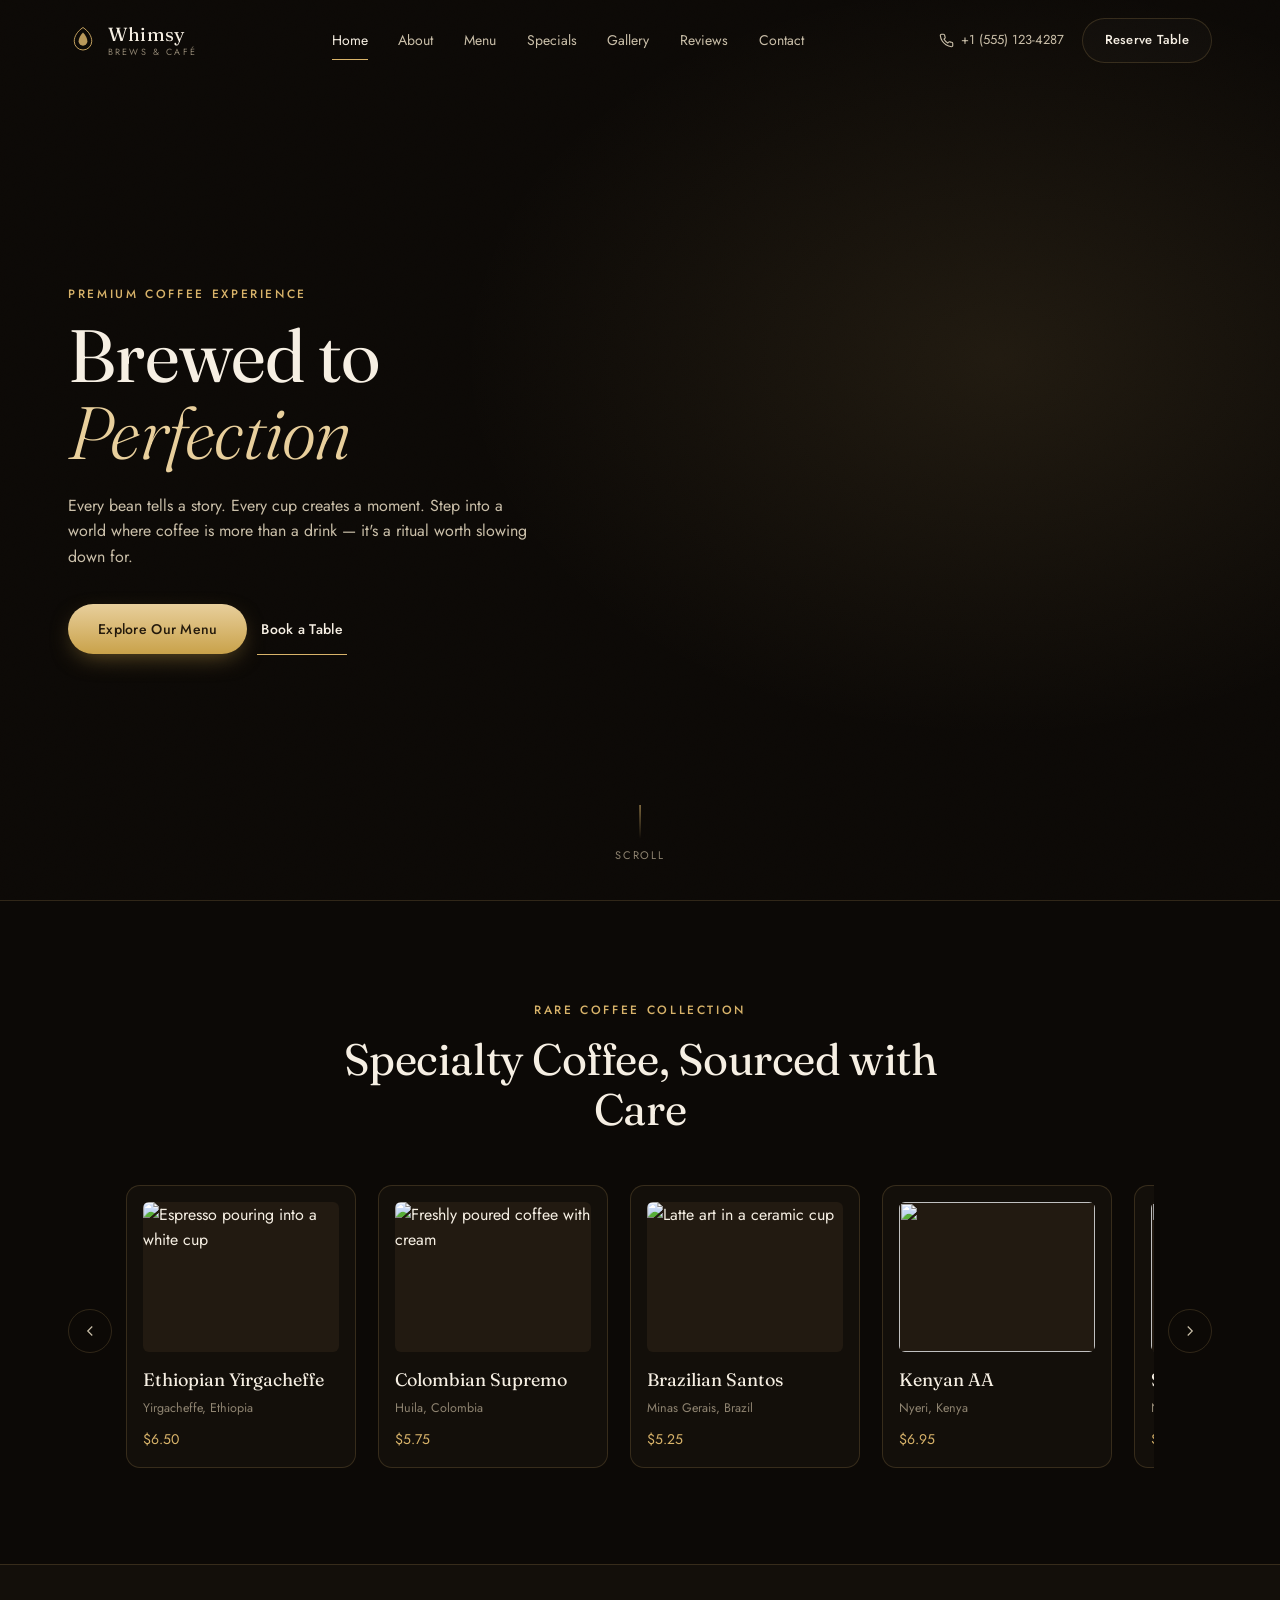
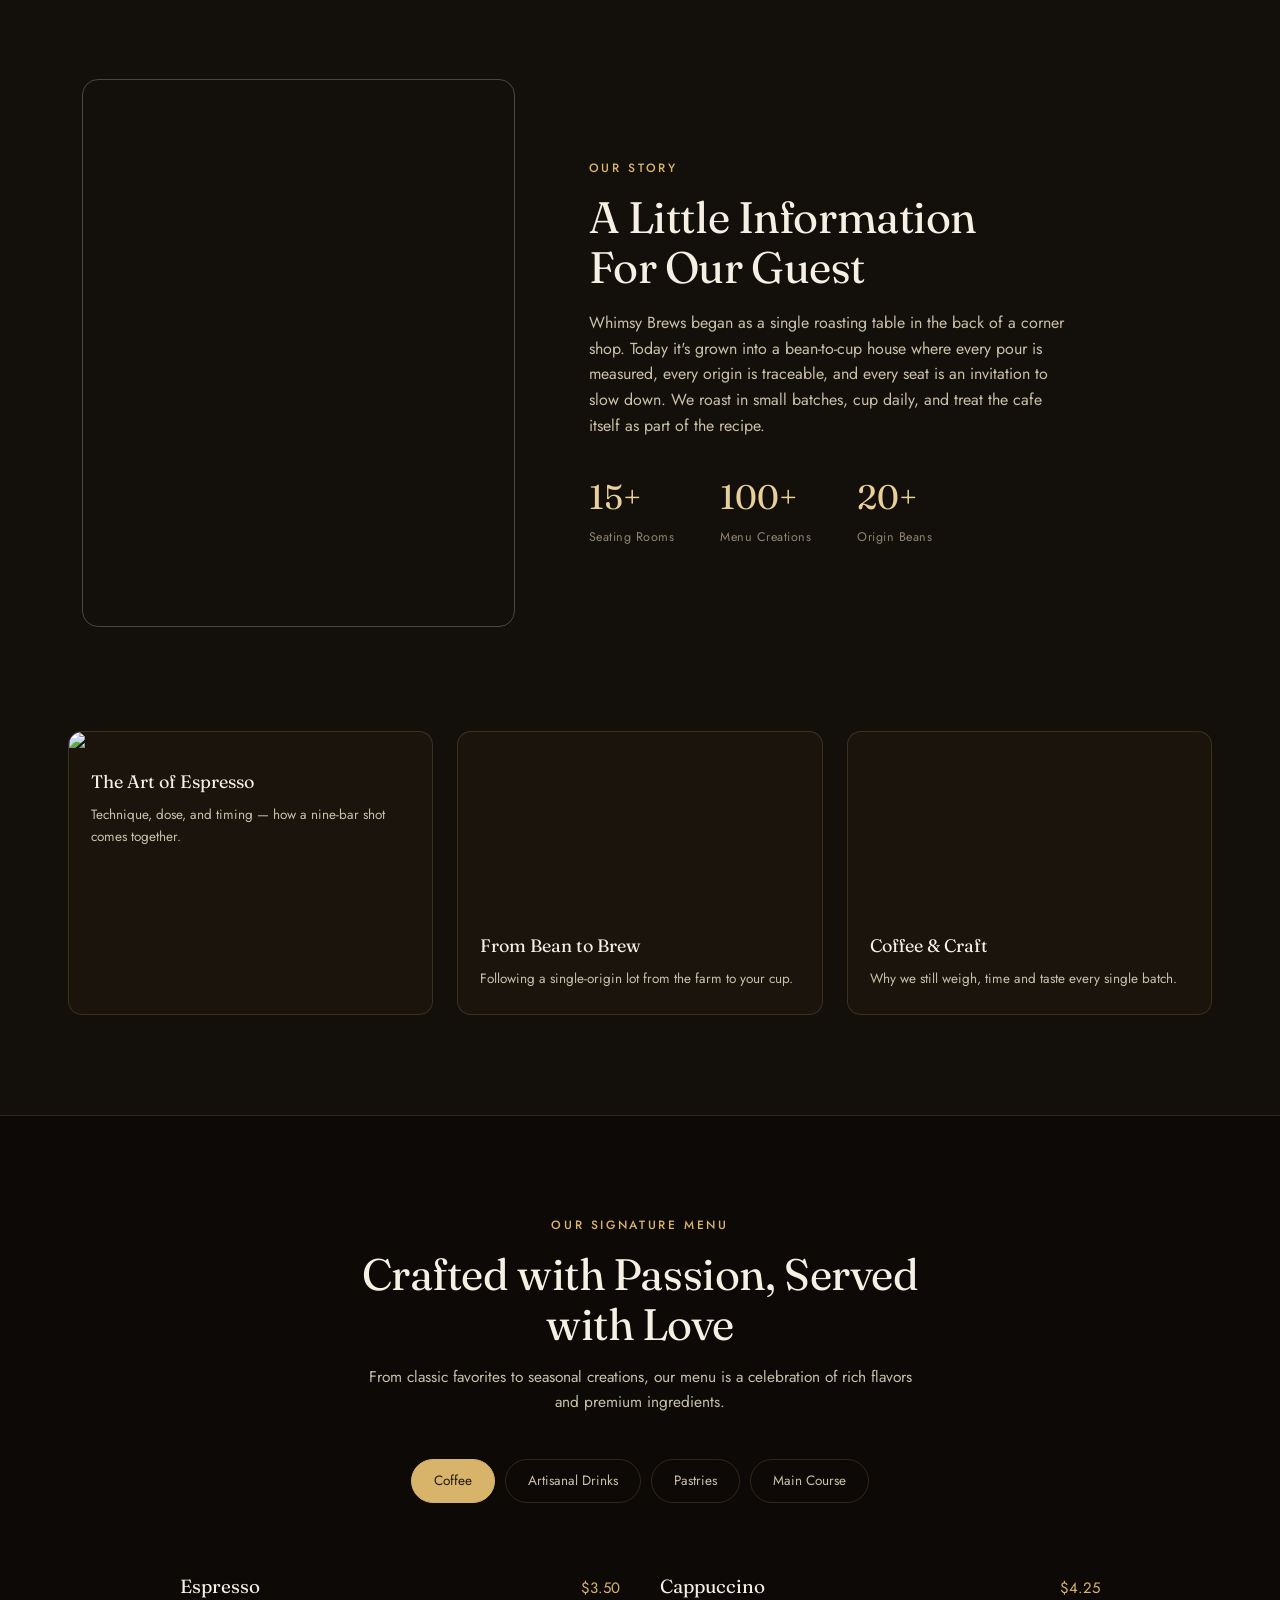
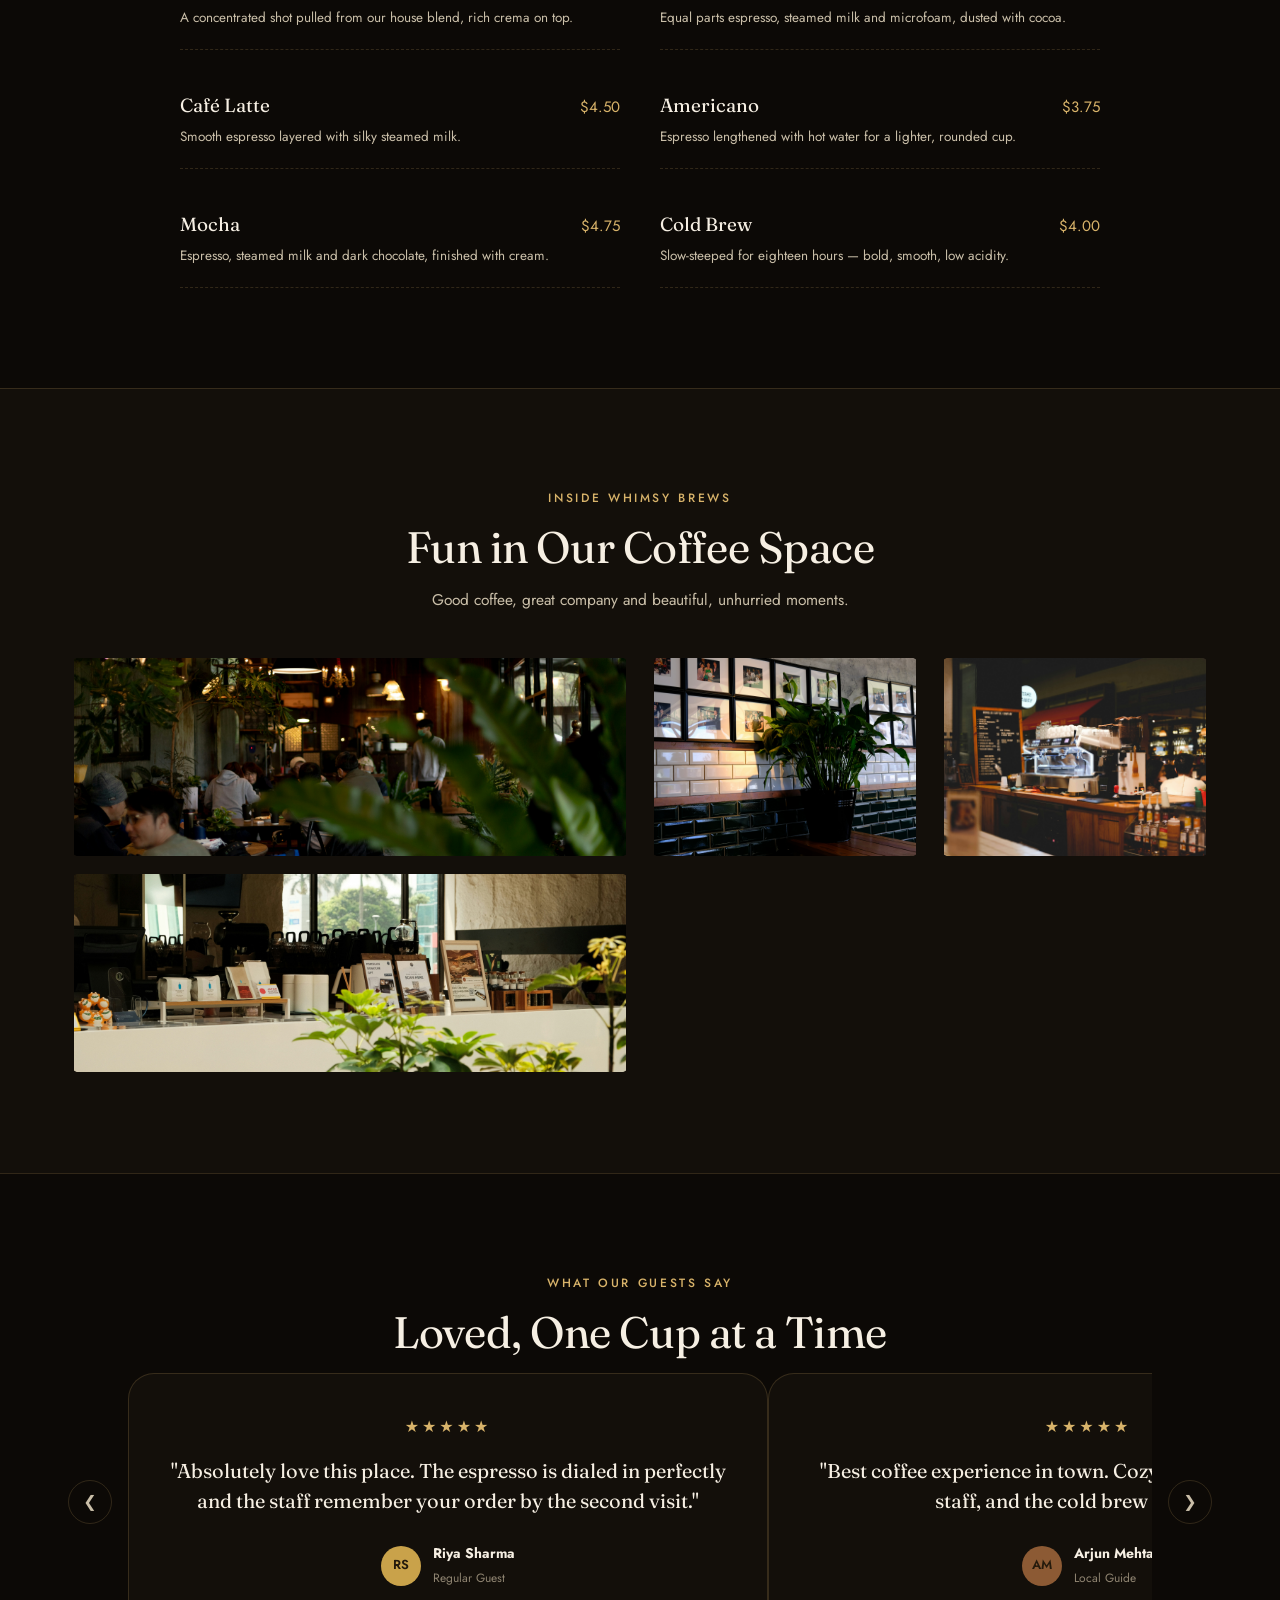
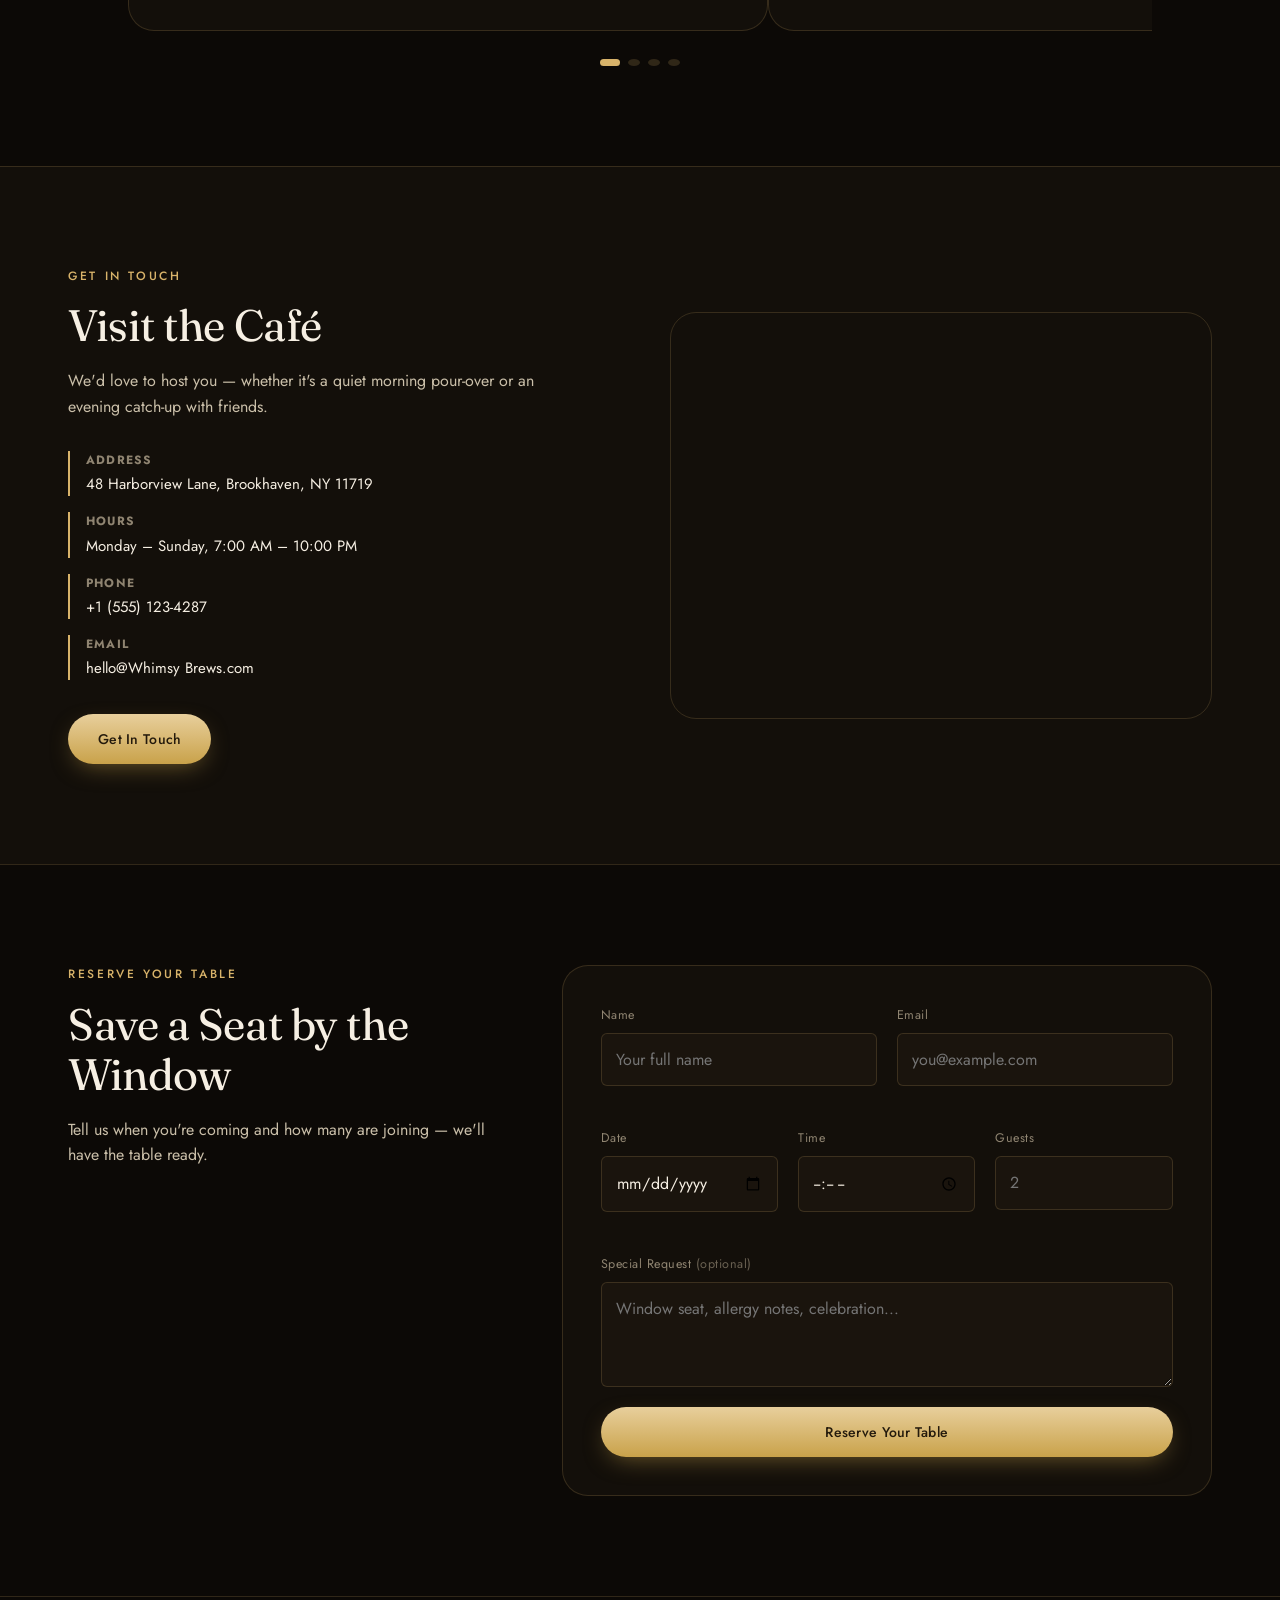
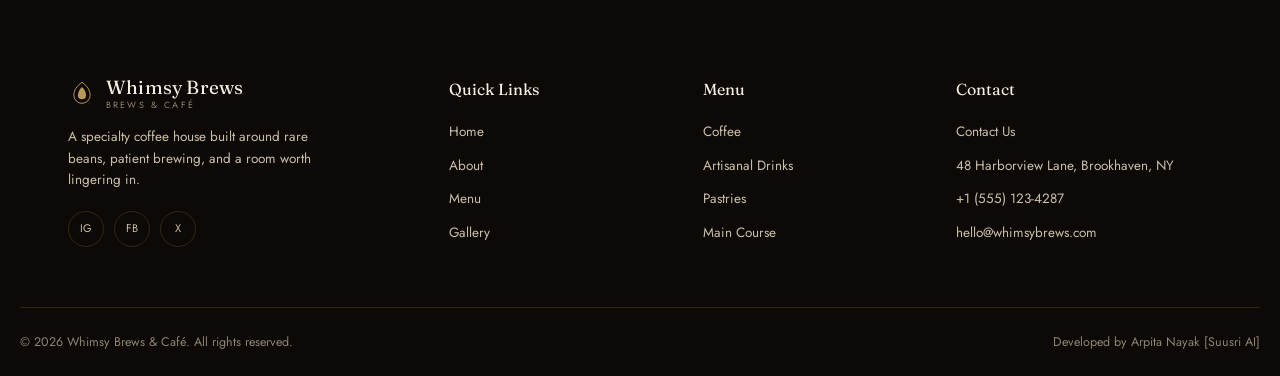
==== commit 23ac4cb1: "fix API URLs for vercel deployment" ====
--- a/frontend/index.html
+++ b/frontend/index.html
@@ -511,7 +511,7 @@
       <a href="contact.html">Contact Us</a>
       <span>48 Harborview Lane, Brookhaven, NY</span>
       <span>+1 (555) 123-4287</span>
-      <span>hello@whimsyBrews.com</span>
+      <span>hello@whimsybrews.com</span>
     </div>
   </div>
 
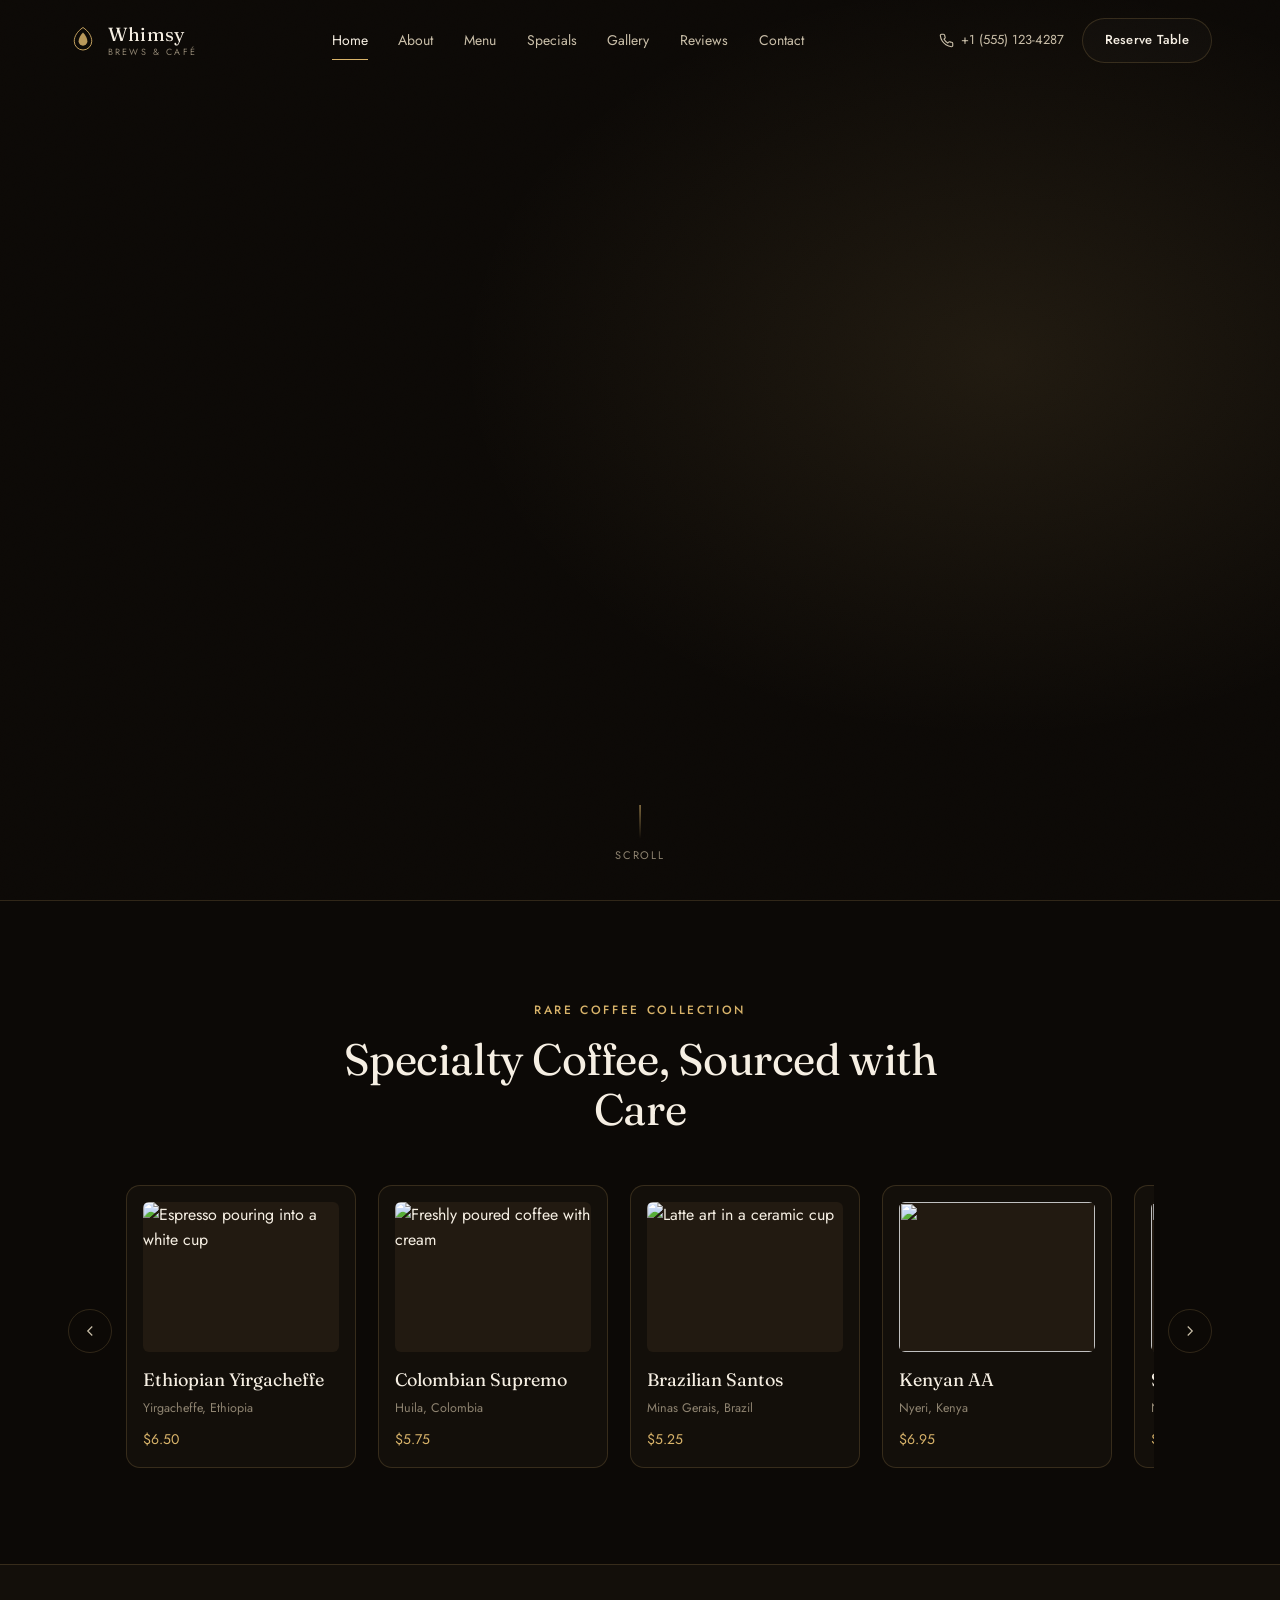
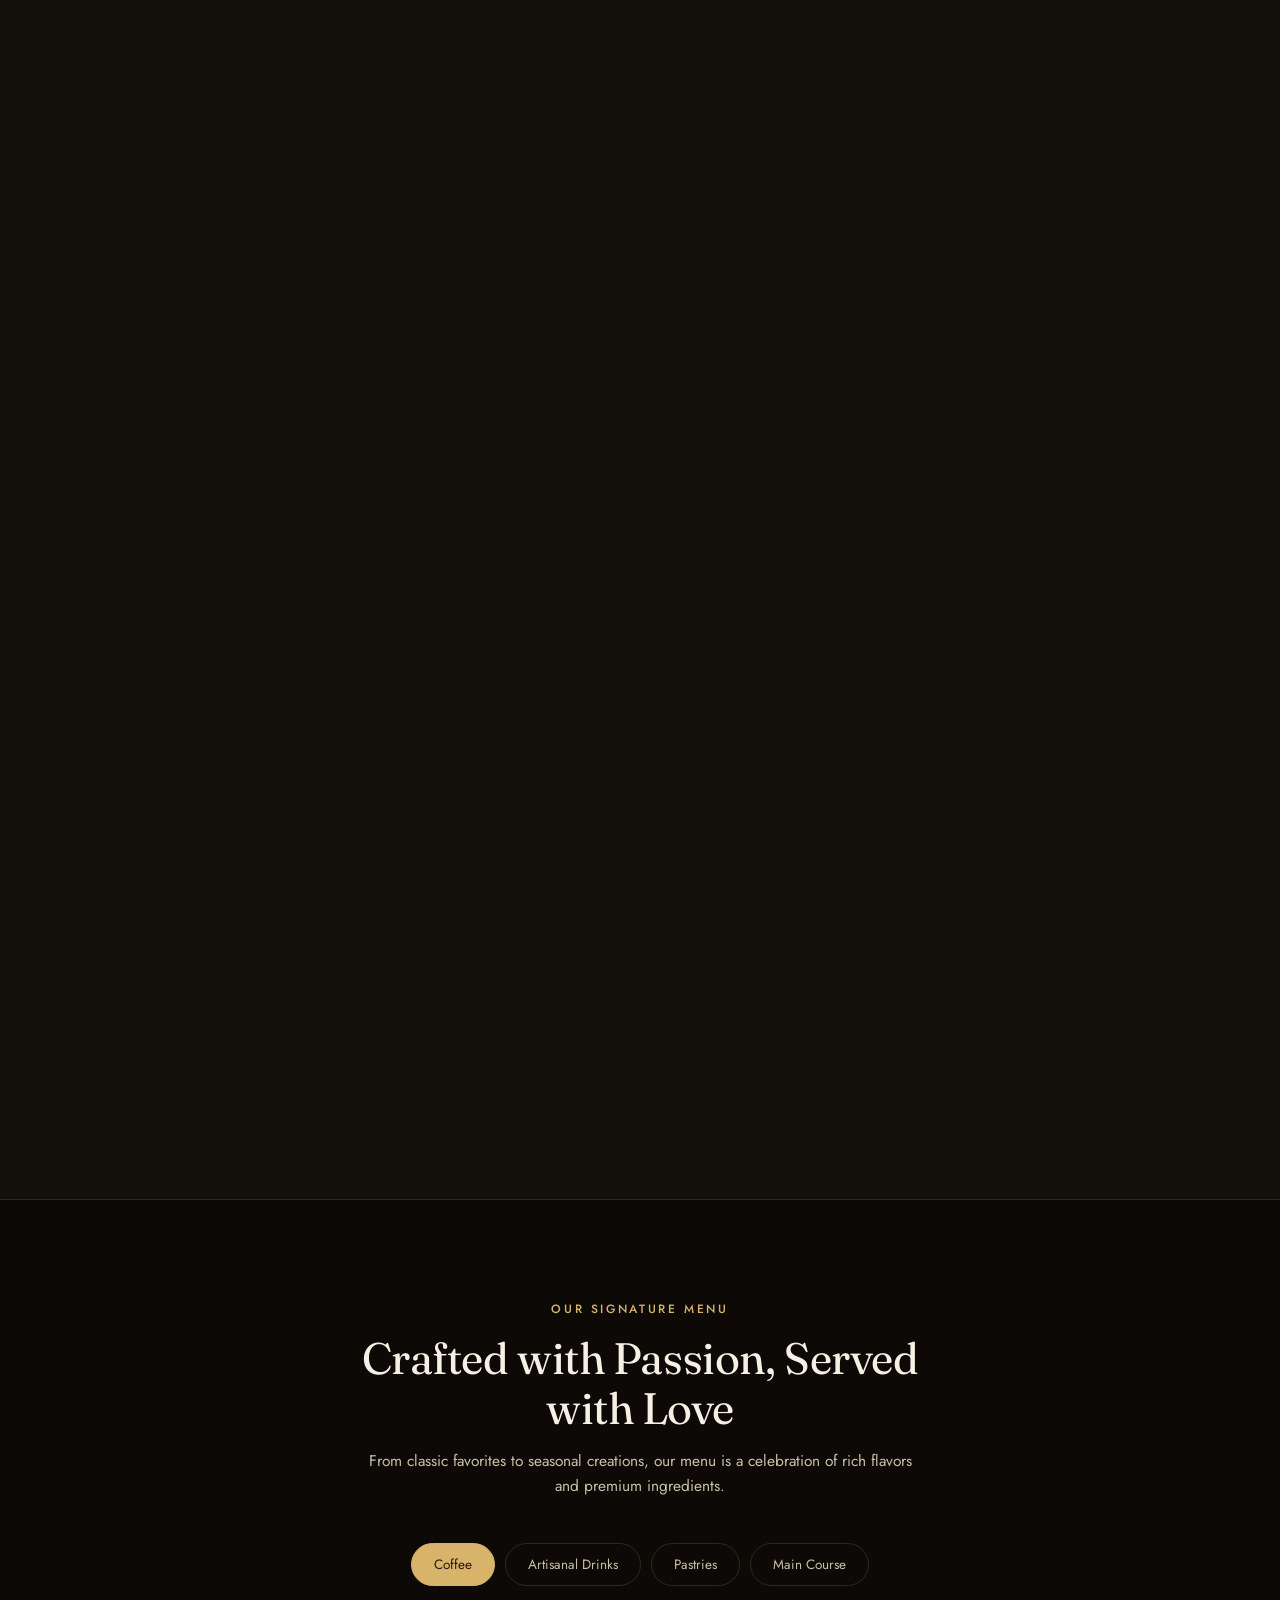
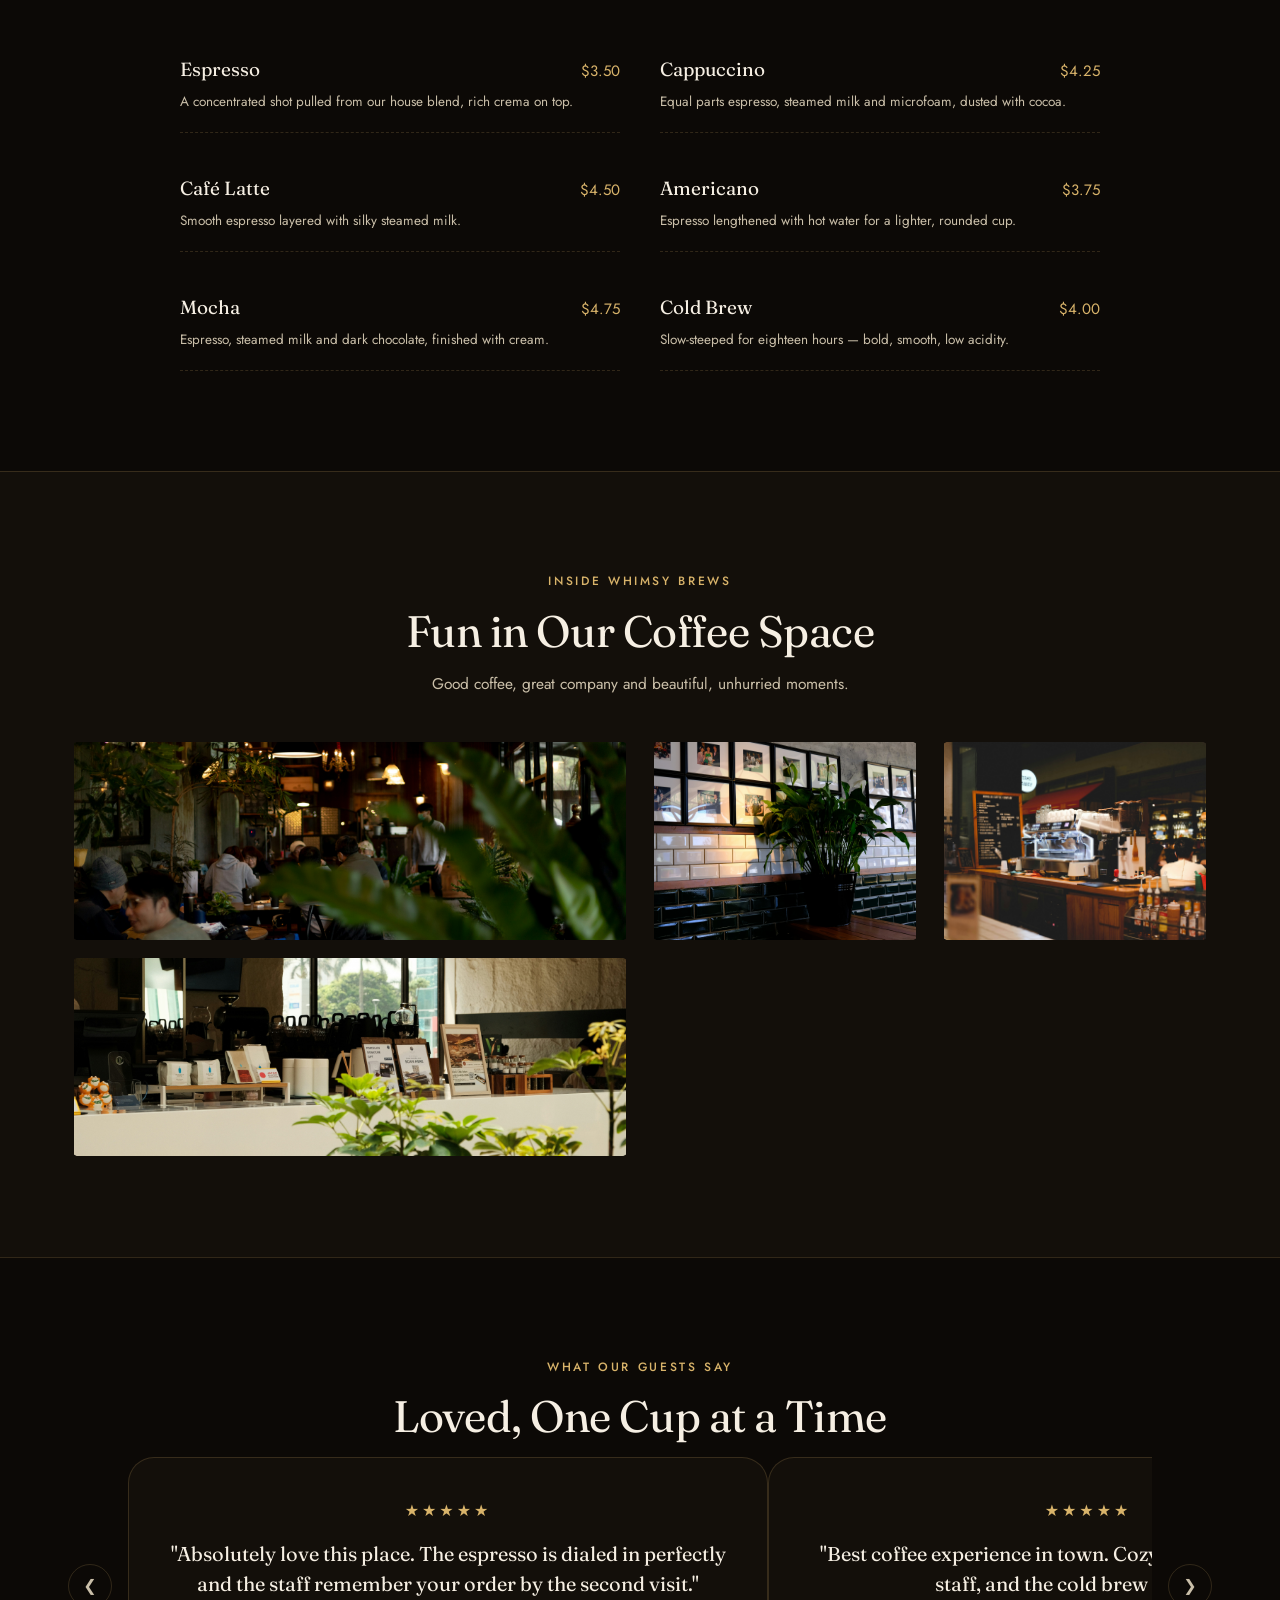
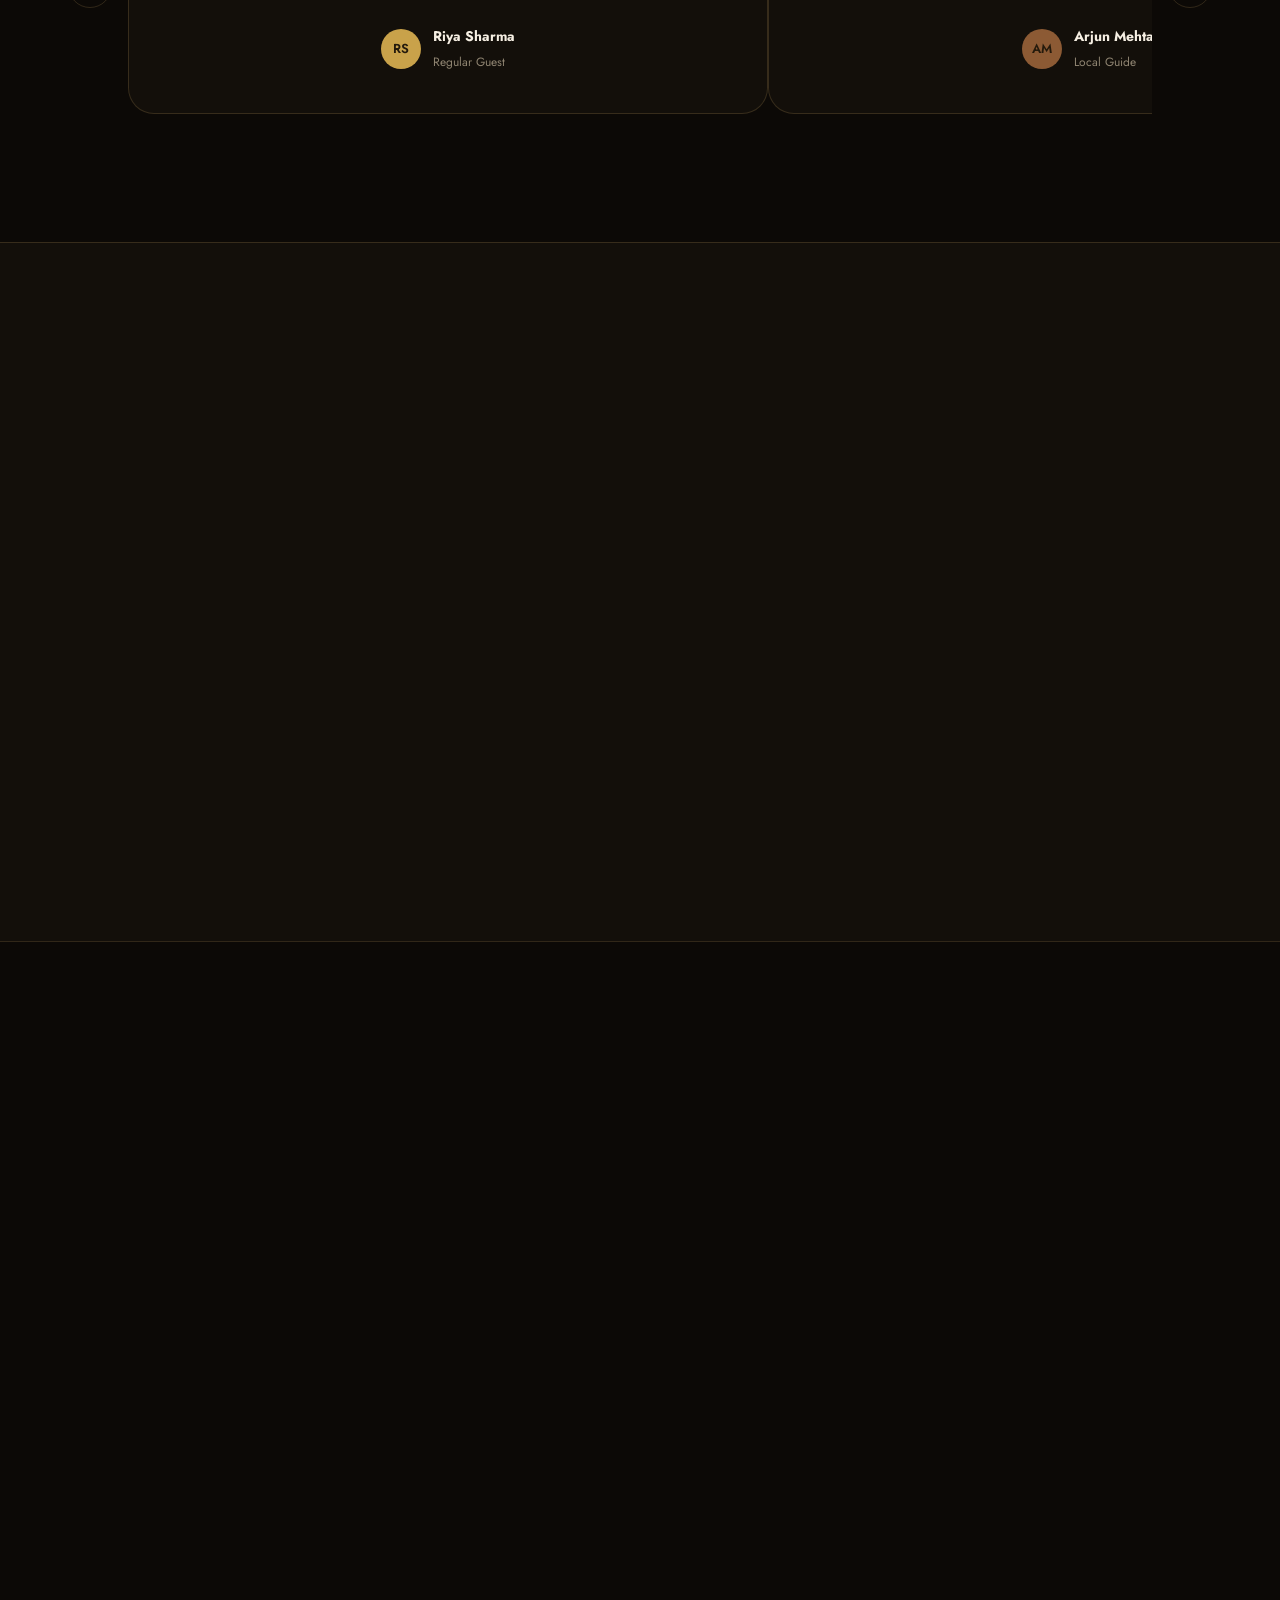
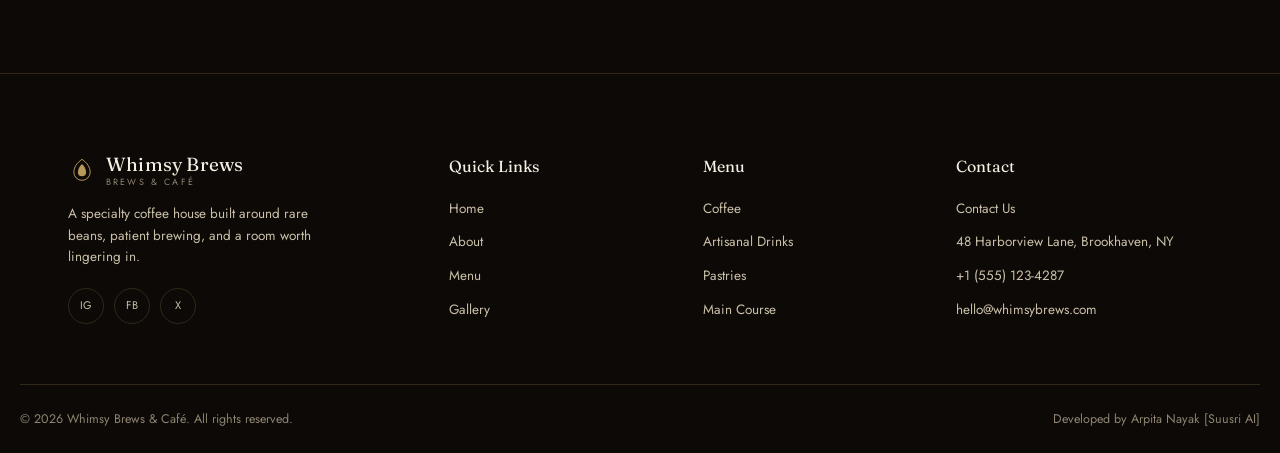
==== commit 2d9507f0: "fix contact form smtp integration" ====
--- a/frontend/index.html
+++ b/frontend/index.html
@@ -68,7 +68,7 @@
 <!-- ================= HERO ================= -->
 <section class="hero" id="home">
   <video class="hero-video" autoplay muted loop playsinline poster="E:\coffee-cafe website\frontend\assets\interior\interior-1.jpg">
-    <source src="E:\coffee-cafe website\frontend\assets\interior\interior-1.jpg" type="video/mp4">
+    <source src="assets/interior/interior-1.jpg" type="video/mp4">
   </video>
   <div class="hero-overlay"></div>
 
@@ -185,7 +185,7 @@
 
   <div class="container stories-row">
     <article class="story-card" data-reveal>
-      <img src="E:\coffee-cafe website\frontend\assets\speciality-coffee\speciality-coffee-1.jpg"></img>
+      <img src="assets/speciality-coffee/speciality-coffee-1.jpg"></img>
       <div class="story-body">
         <h3>The Art of Espresso</h3>
         <p>Technique, dose, and timing — how a nine-bar shot comes together.</p>
